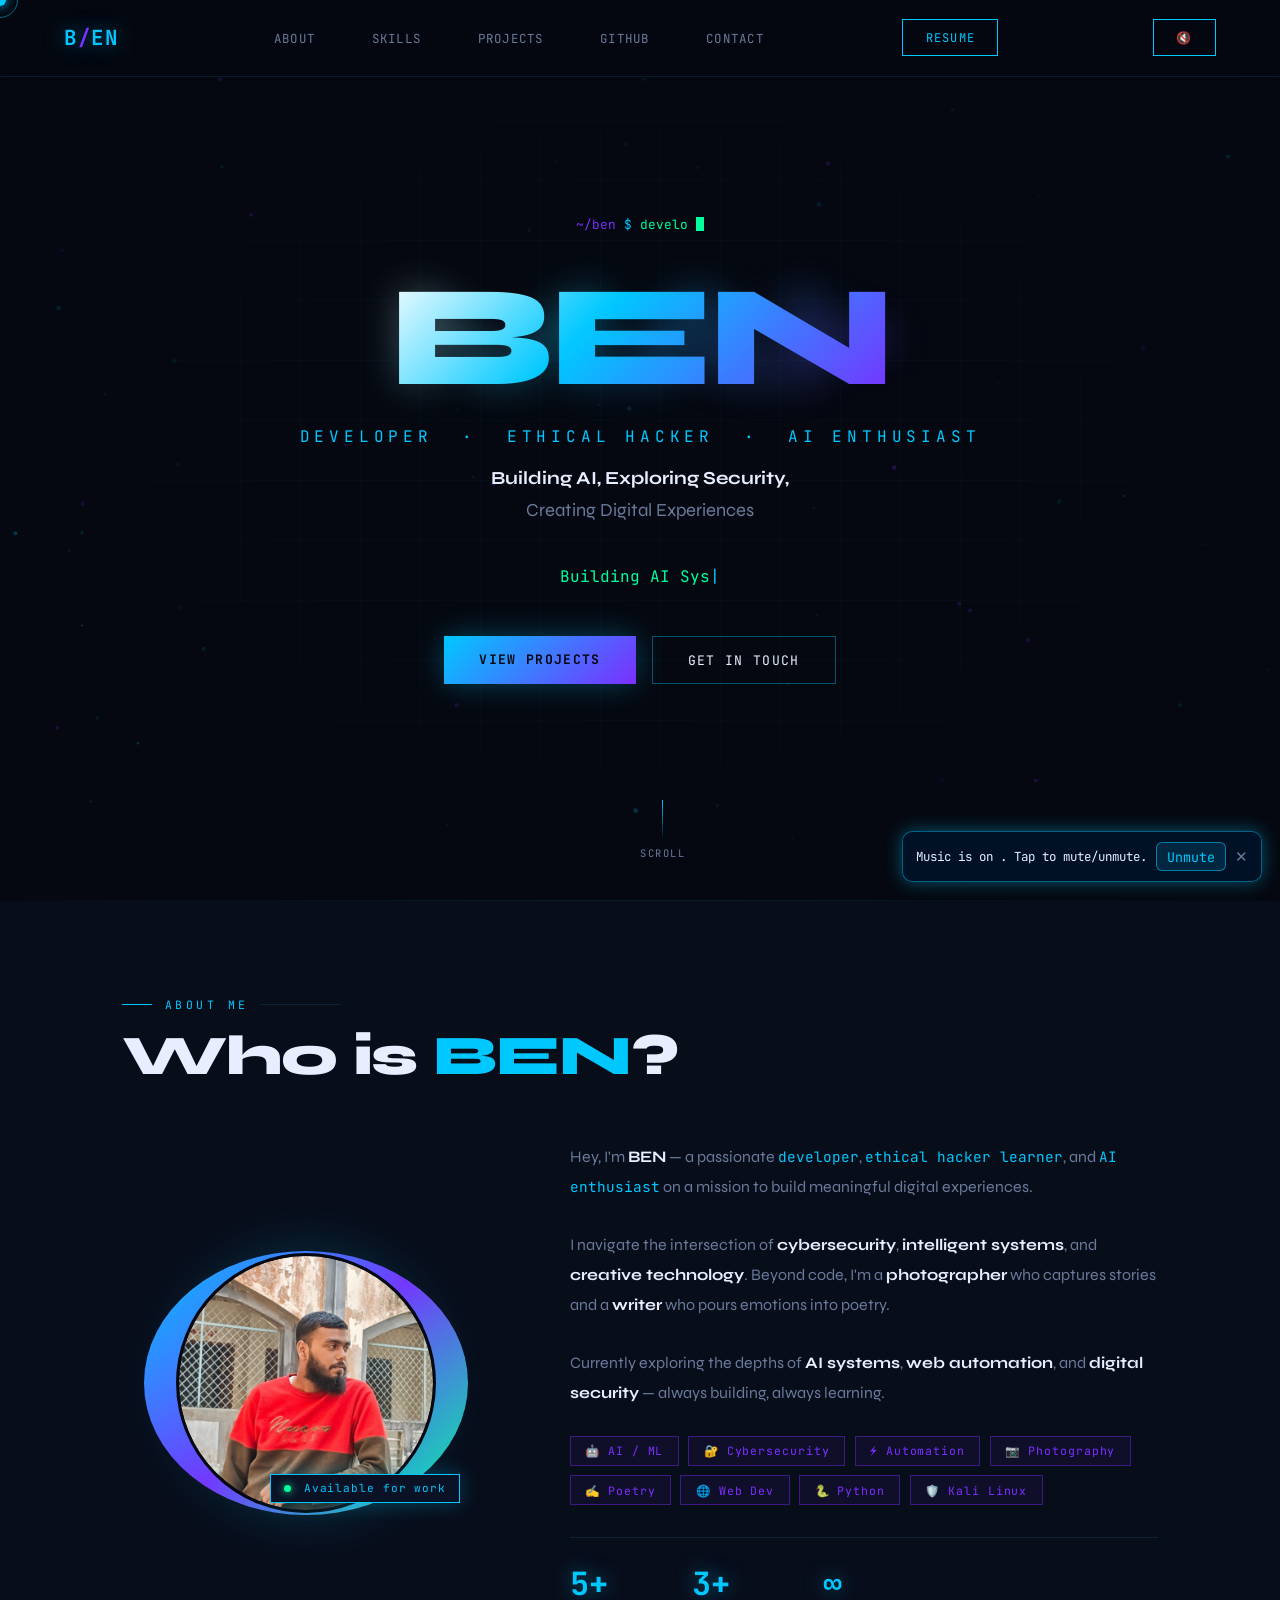
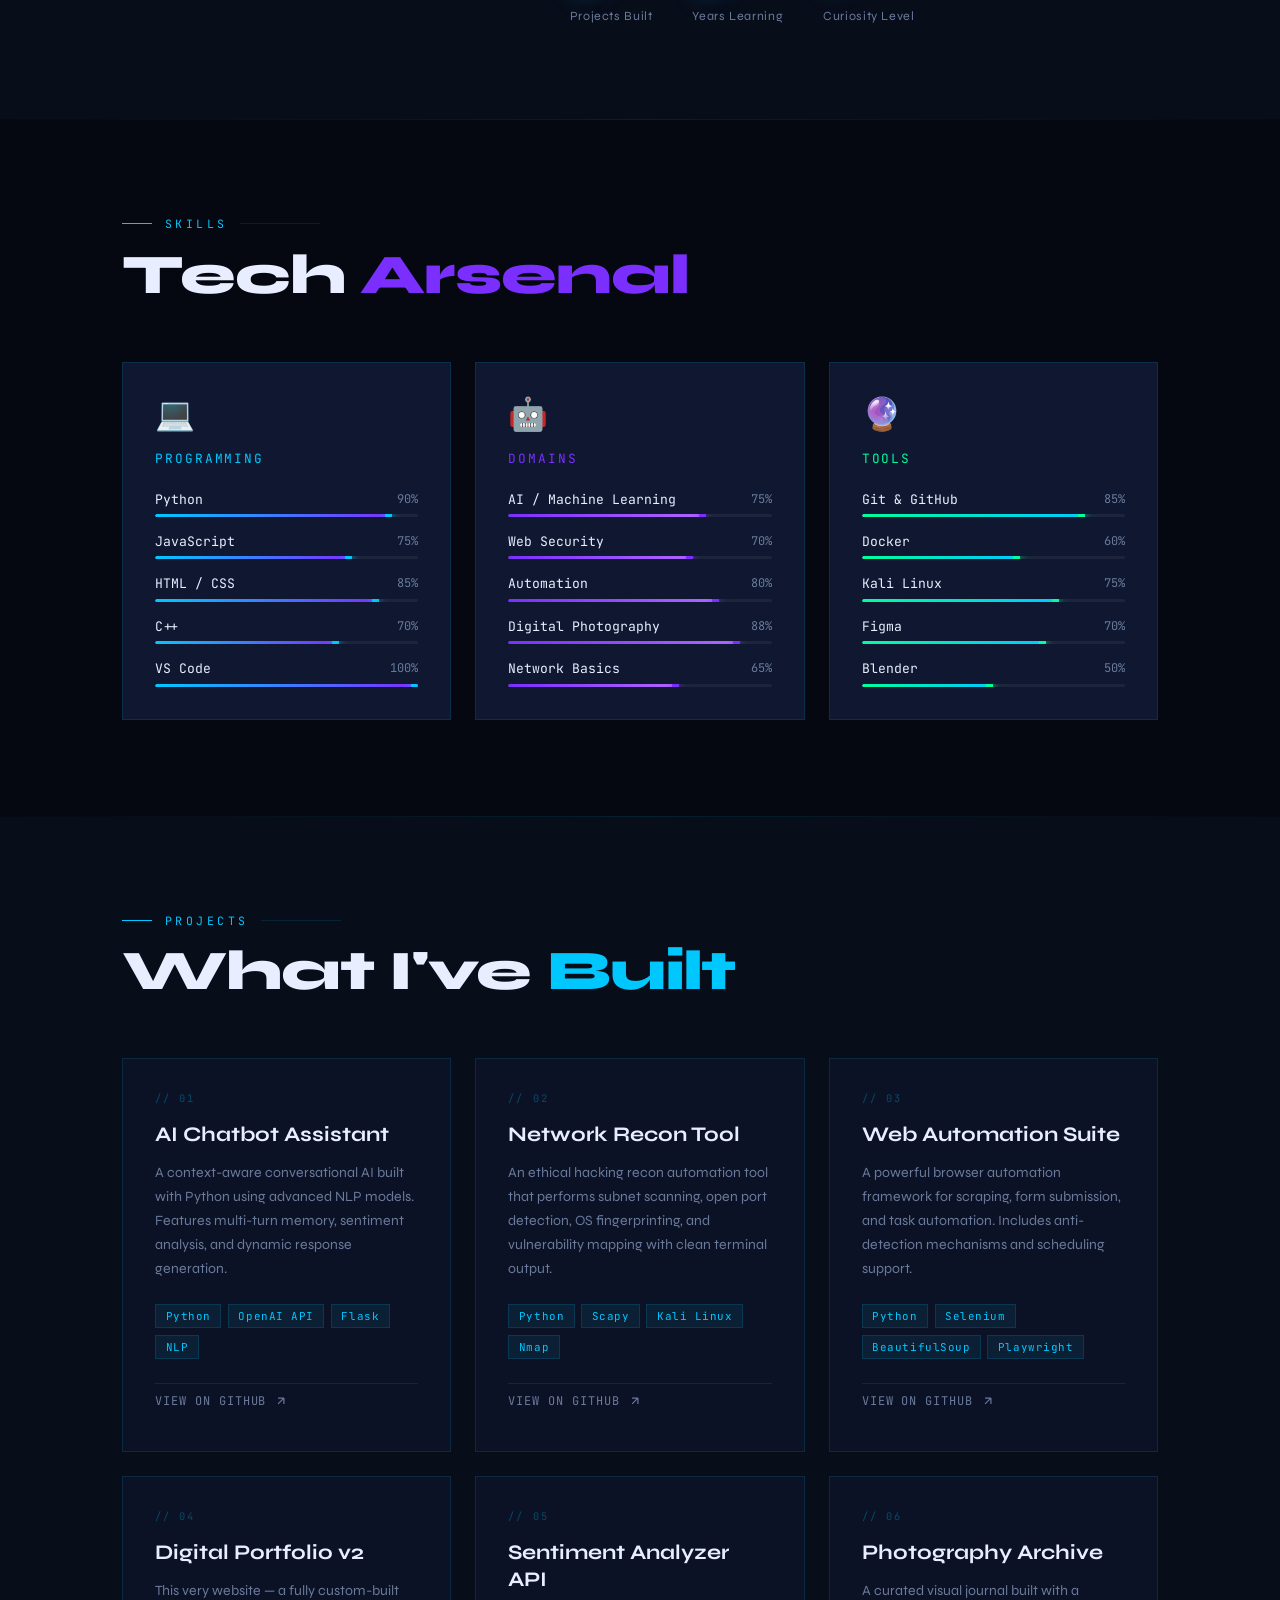
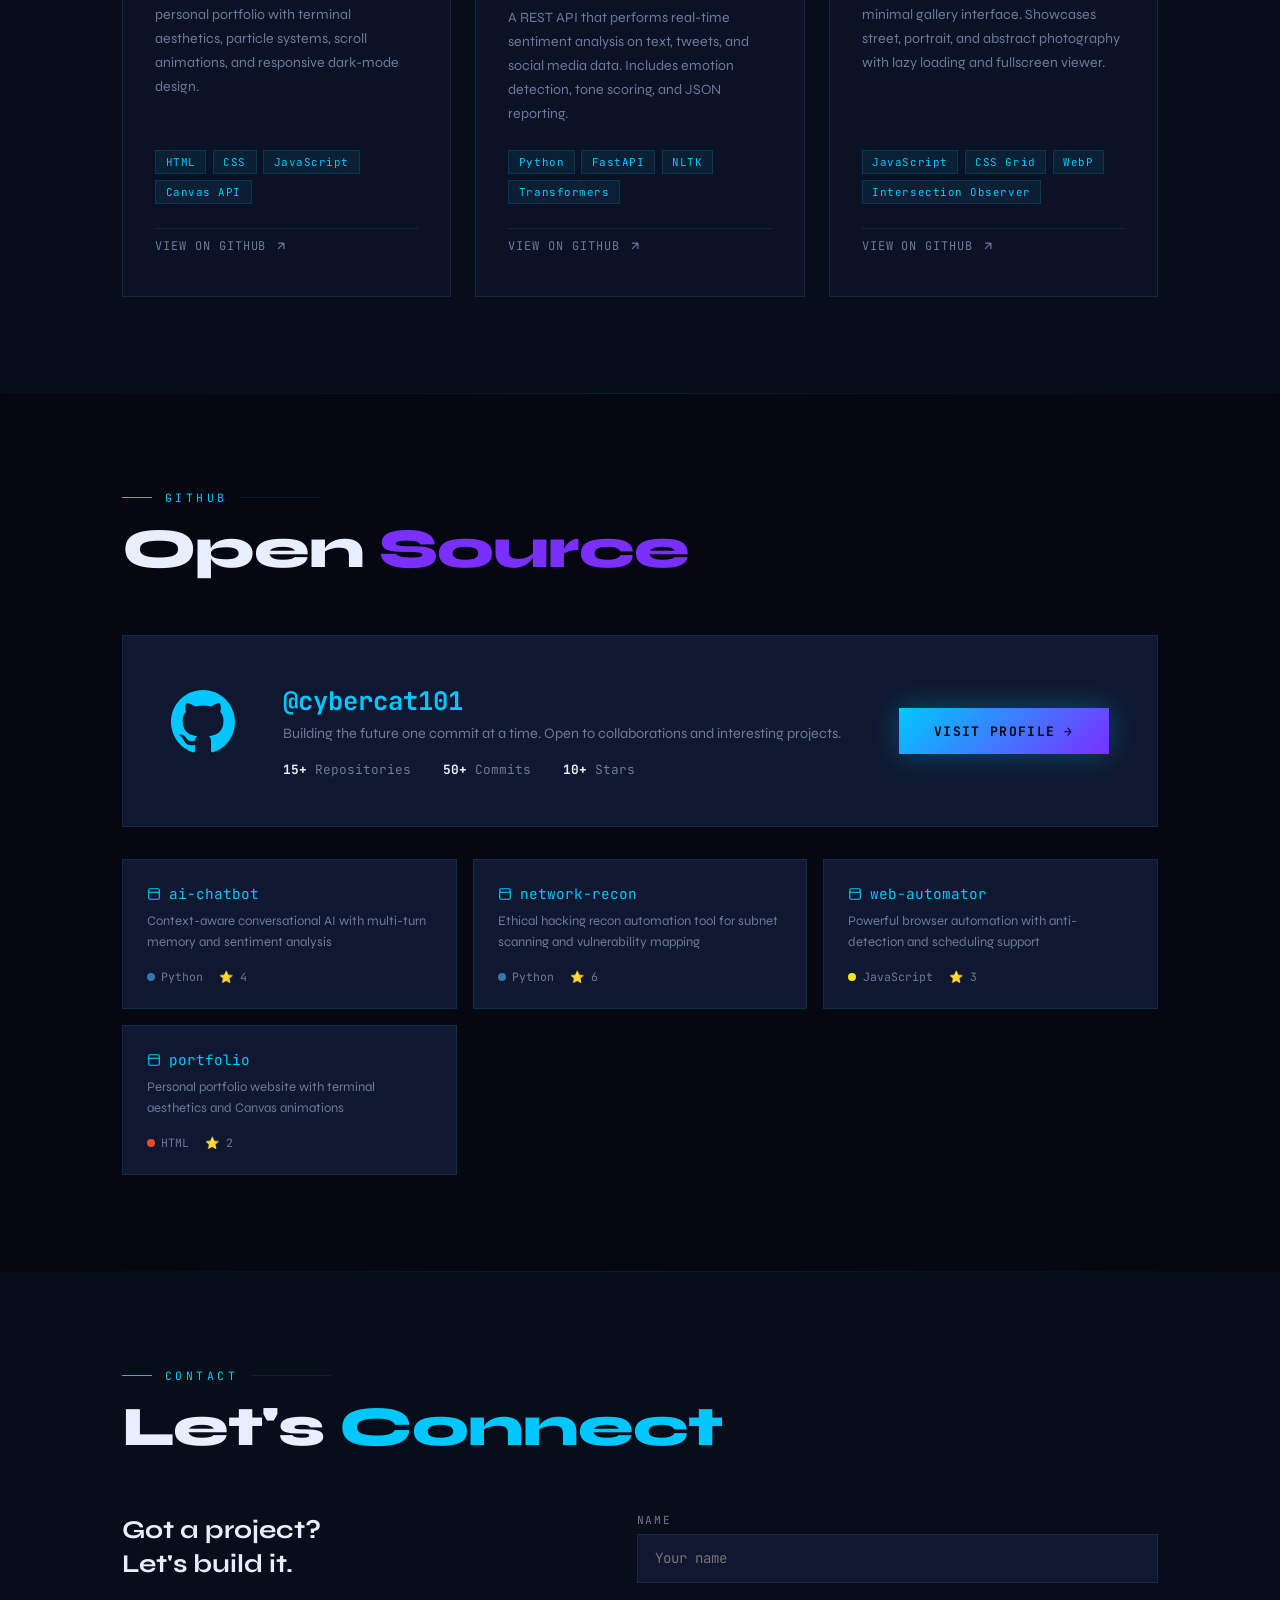
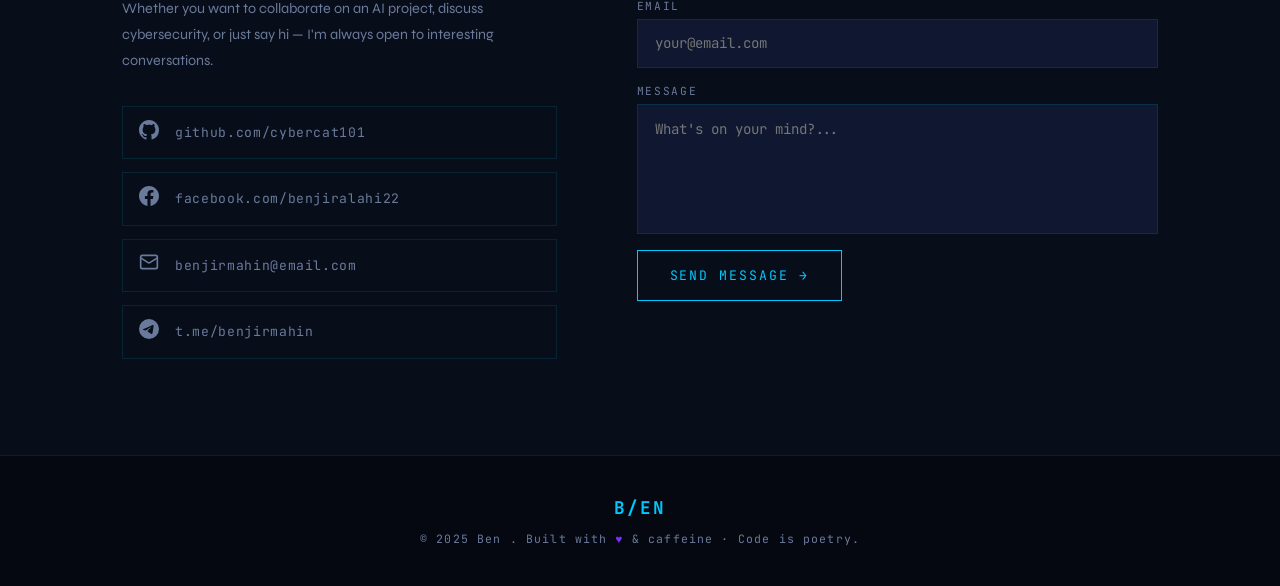
==== index.html @ 825b8a40 "Add files via upload" ====
<!DOCTYPE html>
<html lang="en">
<head>
<meta charset="UTF-8">
<meta name="viewport" content="width=device-width, initial-scale=1.0">
<title>BEN — Developer & Creative Technologist</title>
<link rel="preconnect" href="https://fonts.googleapis.com">
<link href="https://fonts.googleapis.com/css2?family=JetBrains+Mono:wght@300;400;600;700&family=Syne:wght@400;600;700;800&display=swap" rel="stylesheet">
<link rel="stylesheet" href="style.css">
</head>
<body>

<div class="cursor" id="cursor"></div>
<div class="cursor-ring" id="cursorRing"></div>

<canvas id="canvas-bg"></canvas>

<audio id="bg-music" autoplay loop preload="auto">
  <source src="./theme.mp3" type="audio/mpeg">
  Your browser does not support the audio element.
</audio>

<div id="audioHelp" class="audio-help" role="status" aria-live="polite">
  <span>Music is on . Tap to mute/unmute.</span>
  <button id="audioHelpToggle" class="audio-help-btn">Mute</button>
  <button id="audioHelpClose" class="audio-help-close">✕</button>
</div>

<div id="equalizer" class="equalizer hidden" aria-hidden="true">
  <div class="bar" style="--delay: 0s"></div>
  <div class="bar" style="--delay: 0.1s"></div>
  <div class="bar" style="--delay: 0.2s"></div>
  <div class="bar" style="--delay: 0.05s"></div>
  <div class="bar" style="--delay: 0.15s"></div>
</div>

<!-- NAV -->
<nav id="navbar">
  <a href="#home" class="nav-logo">B<span>/</span>EN</a>
  <ul class="nav-links" id="navLinks">
    <li><a href="#about">About</a></li>
    <li><a href="#skills">Skills</a></li>
    <li><a href="#projects">Projects</a></li>
    <li><a href="#github">GitHub</a></li>
    <li><a href="#contact">Contact</a></li>
  </ul>
  <a href="#" class="nav-cta" onclick="downloadResume(event)">Resume</a>
  <button id="music-toggle" class="nav-cta" style="margin-left:1rem;" onclick="toggleMusic()">
    <span id="music-icon">🔊</span>
  </button>
  <div class="menu-toggle" id="menuToggle">
    <span></span><span></span><span></span>
  </div>
</nav>

<!-- HOME -->
<section id="home">
  <div class="grid-overlay"></div>
  <div class="hero-terminal">
    <span class="prompt">~/ben</span>
    <span style="color:var(--neon)">$</span>
    <span id="terminalText"></span>
    <span class="blink"></span>
  </div>
  <h1 class="hero-name">BEN</h1>
  <p class="hero-title">Developer &nbsp;·&nbsp; Ethical Hacker &nbsp;·&nbsp; AI Enthusiast</p>
  <p class="hero-tagline">
    <strong>Building AI, Exploring Security,</strong><br>
    Creating Digital Experiences
  </p>
  <div class="hero-typed">
    <span id="typedText"></span><span class="typed-cursor">|</span>
  </div>
  <div class="hero-buttons">
    <a href="#projects" class="btn-primary">View Projects</a>
    <a href="#contact" class="btn-outline">Get in Touch</a>
  </div>
  <div class="hero-scroll">
    <div class="line"></div>
    scroll
  </div>
</section>

<!-- ABOUT -->
<div class="section-divider"></div>
<section id="about">
  <div class="section-inner">
    <div class="section-label">About Me</div>
    <h2 class="section-title">Who is <span class="accent">BEN</span>?</h2>
    <div class="about-grid">
      <div style="display:flex;flex-direction:column;align-items:center;gap:1.5rem" class="reveal">
        <div class="profile-frame">
          <div class="profile-img-wrap">
            <img src="./me.jpg" alt="Ben profile" class="profile-photo" />
            <span class="profile-avatar" aria-hidden="true">😊</span>
            <div class="profile-equalizer" id="profileEqualizer" aria-hidden="true">
              <span class="bar"></span>
              <span class="bar"></span>
              <span class="bar"></span>
              <span class="bar"></span>
              <span class="bar"></span>
            </div>
          </div>
        </div>
        <div class="profile-badge">
          <span class="online-dot"></span>
          Available for work
        </div>
      </div>
      <div class="reveal">
        <p class="about-bio">
          Hey, I'm <strong>BEN</strong> — a passionate <span class="highlight">developer</span>,
          <span class="highlight">ethical hacker learner</span>, and <span class="highlight">AI enthusiast</span>
          on a mission to build meaningful digital experiences.
        </p>
        <p class="about-bio">
          I navigate the intersection of <strong>cybersecurity</strong>, <strong>intelligent systems</strong>,
          and <strong>creative technology</strong>. Beyond code, I'm a
          <strong>photographer</strong> who captures stories and a <strong>writer</strong> who
          pours emotions into poetry.
        </p>
        <p class="about-bio">
          Currently exploring the depths of <strong>AI systems</strong>,
          <strong>web automation</strong>, and <strong>digital security</strong> —
          always building, always learning.
        </p>
        <div class="about-tags">
          <span class="tag">🤖 AI / ML</span>
          <span class="tag">🔐 Cybersecurity</span>
          <span class="tag">⚡ Automation</span>
          <span class="tag">📷 Photography</span>
          <span class="tag">✍️ Poetry</span>
          <span class="tag">🌐 Web Dev</span>
          <span class="tag">🐍 Python</span>
          <span class="tag">🛡️ Kali Linux</span>
        </div>
        <div class="about-stats">
          <div class="stat-item">
            <span class="stat-number">5+</span>
            <span class="stat-label">Projects Built</span>
          </div>
          <div class="stat-item">
            <span class="stat-number">3+</span>
            <span class="stat-label">Years Learning</span>
          </div>
          <div class="stat-item">
            <span class="stat-number">∞</span>
            <span class="stat-label">Curiosity Level</span>
          </div>
        </div>
      </div>
    </div>
  </div>
</section>

<!-- SKILLS -->
<div class="section-divider"></div>
<section id="skills">
  <div class="section-inner">
    <div class="section-label">Skills</div>
    <h2 class="section-title">Tech <span class="accent2">Arsenal</span></h2>
    <div class="skills-grid">
      <div class="skill-card reveal">
        <span class="skill-card-icon">💻</span>
        <div class="skill-card-title">Programming</div>
        <div class="skill-list">
          <div class="skill-item">
            <div class="skill-row"><span class="skill-name">Python</span><span class="skill-pct">90%</span></div>
            <div class="skill-bar"><div class="skill-fill" data-width="90"></div></div>
          </div>
          <div class="skill-item">
            <div class="skill-row"><span class="skill-name">JavaScript</span><span class="skill-pct">75%</span></div>
            <div class="skill-bar"><div class="skill-fill" data-width="75"></div></div>
          </div>
          <div class="skill-item">
            <div class="skill-row"><span class="skill-name">HTML / CSS</span><span class="skill-pct">85%</span></div>
            <div class="skill-bar"><div class="skill-fill" data-width="85"></div></div>
          </div>
          <div class="skill-item">
            <div class="skill-row"><span class="skill-name">C++</span><span class="skill-pct">70%</span></div>
            <div class="skill-bar"><div class="skill-fill" data-width="70"></div></div>
          </div>
          <div class="skill-item">
            <div class="skill-row"><span class="skill-name">VS Code</span><span class="skill-pct">100%</span></div>
            <div class="skill-bar"><div class="skill-fill" data-width="100"></div></div>
          </div>
        </div>
      </div>
      <div class="skill-card reveal">
        <span class="skill-card-icon">🤖</span>
        <div class="skill-card-title">Domains</div>
        <div class="skill-list">
          <div class="skill-item">
            <div class="skill-row"><span class="skill-name">AI / Machine Learning</span><span class="skill-pct">75%</span></div>
            <div class="skill-bar"><div class="skill-fill" data-width="75"></div></div>
          </div>
          <div class="skill-item">
            <div class="skill-row"><span class="skill-name">Web Security</span><span class="skill-pct">70%</span></div>
            <div class="skill-bar"><div class="skill-fill" data-width="70"></div></div>
          </div>
          <div class="skill-item">
            <div class="skill-row"><span class="skill-name">Automation</span><span class="skill-pct">80%</span></div>
            <div class="skill-bar"><div class="skill-fill" data-width="80"></div></div>
          </div>
          <div class="skill-item">
            <div class="skill-row"><span class="skill-name">Digital Photography</span><span class="skill-pct">88%</span></div>
            <div class="skill-bar"><div class="skill-fill" data-width="88"></div></div>
          </div>
          <div class="skill-item">
            <div class="skill-row"><span class="skill-name">Network Basics</span><span class="skill-pct">65%</span></div>
            <div class="skill-bar"><div class="skill-fill" data-width="65"></div></div>
          </div>
        </div>
      </div>
      <div class="skill-card reveal">
        <span class="skill-card-icon">🔮</span>
        <div class="skill-card-title">Tools</div>
        <div class="skill-list">
          <div class="skill-item">
            <div class="skill-row"><span class="skill-name">Git & GitHub</span><span class="skill-pct">85%</span></div>
            <div class="skill-bar"><div class="skill-fill" data-width="85"></div></div>
          </div>
          <div class="skill-item">
            <div class="skill-row"><span class="skill-name">Docker</span><span class="skill-pct">60%</span></div>
            <div class="skill-bar"><div class="skill-fill" data-width="60"></div></div>
          </div>
          <div class="skill-item">
            <div class="skill-row"><span class="skill-name">Kali Linux</span><span class="skill-pct">75%</span></div>
            <div class="skill-bar"><div class="skill-fill" data-width="75"></div></div>
          </div>
          <div class="skill-item">
            <div class="skill-row"><span class="skill-name">Figma</span><span class="skill-pct">70%</span></div>
            <div class="skill-bar"><div class="skill-fill" data-width="70"></div></div>
          </div>
          <div class="skill-item">
            <div class="skill-row"><span class="skill-name">Blender</span><span class="skill-pct">50%</span></div>
            <div class="skill-bar"><div class="skill-fill" data-width="50"></div></div>
          </div>
        </div>
      </div>
    </div>
  </div>
</section>

<!-- PROJECTS -->
<div class="section-divider"></div>
<section id="projects">
  <div class="section-inner">
    <div class="section-label">Projects</div>
    <h2 class="section-title">What I've <span class="accent">Built</span></h2>
    <div class="projects-grid">
      <div class="project-card reveal">
        <div class="project-num">// 01</div>
        <h3 class="project-title">AI Chatbot Assistant</h3>
        <p class="project-desc">A context-aware conversational AI built with Python using advanced NLP models. Features multi-turn memory, sentiment analysis, and dynamic response generation.</p>
        <div class="project-tech">
          <span class="tech-badge">Python</span>
          <span class="tech-badge">OpenAI API</span>
          <span class="tech-badge">Flask</span>
          <span class="tech-badge">NLP</span>
        </div>
        <a href="https://github.com/mahin" target="_blank" class="project-link">
          View on GitHub
          <svg width="14" height="14" viewBox="0 0 24 24" fill="none" stroke="currentColor" stroke-width="2"><path d="M7 17L17 7M17 7H7M17 7v10"/></svg>
        </a>
      </div>
      <div class="project-card reveal">
        <div class="project-num">// 02</div>
        <h3 class="project-title">Network Recon Tool</h3>
        <p class="project-desc">An ethical hacking recon automation tool that performs subnet scanning, open port detection, OS fingerprinting, and vulnerability mapping with clean terminal output.</p>
        <div class="project-tech">
          <span class="tech-badge">Python</span>
          <span class="tech-badge">Scapy</span>
          <span class="tech-badge">Kali Linux</span>
          <span class="tech-badge">Nmap</span>
        </div>
        <a href="https://github.com/mahin" target="_blank" class="project-link">
          View on GitHub
          <svg width="14" height="14" viewBox="0 0 24 24" fill="none" stroke="currentColor" stroke-width="2"><path d="M7 17L17 7M17 7H7M17 7v10"/></svg>
        </a>
      </div>
      <div class="project-card reveal">
        <div class="project-num">// 03</div>
        <h3 class="project-title">Web Automation Suite</h3>
        <p class="project-desc">A powerful browser automation framework for scraping, form submission, and task automation. Includes anti-detection mechanisms and scheduling support.</p>
        <div class="project-tech">
          <span class="tech-badge">Python</span>
          <span class="tech-badge">Selenium</span>
          <span class="tech-badge">BeautifulSoup</span>
          <span class="tech-badge">Playwright</span>
        </div>
        <a href="https://github.com/mahin" target="_blank" class="project-link">
          View on GitHub
          <svg width="14" height="14" viewBox="0 0 24 24" fill="none" stroke="currentColor" stroke-width="2"><path d="M7 17L17 7M17 7H7M17 7v10"/></svg>
        </a>
      </div>
      <div class="project-card reveal">
        <div class="project-num">// 04</div>
        <h3 class="project-title">Digital Portfolio v2</h3>
        <p class="project-desc">This very website — a fully custom-built personal portfolio with terminal aesthetics, particle systems, scroll animations, and responsive dark-mode design.</p>
        <div class="project-tech">
          <span class="tech-badge">HTML</span>
          <span class="tech-badge">CSS</span>
          <span class="tech-badge">JavaScript</span>
          <span class="tech-badge">Canvas API</span>
        </div>
        <a href="https://github.com/mahin" target="_blank" class="project-link">
          View on GitHub
          <svg width="14" height="14" viewBox="0 0 24 24" fill="none" stroke="currentColor" stroke-width="2"><path d="M7 17L17 7M17 7H7M17 7v10"/></svg>
        </a>
      </div>
      <div class="project-card reveal">
        <div class="project-num">// 05</div>
        <h3 class="project-title">Sentiment Analyzer API</h3>
        <p class="project-desc">A REST API that performs real-time sentiment analysis on text, tweets, and social media data. Includes emotion detection, tone scoring, and JSON reporting.</p>
        <div class="project-tech">
          <span class="tech-badge">Python</span>
          <span class="tech-badge">FastAPI</span>
          <span class="tech-badge">NLTK</span>
          <span class="tech-badge">Transformers</span>
        </div>
        <a href="https://github.com/mahin" target="_blank" class="project-link">
          View on GitHub
          <svg width="14" height="14" viewBox="0 0 24 24" fill="none" stroke="currentColor" stroke-width="2"><path d="M7 17L17 7M17 7H7M17 7v10"/></svg>
        </a>
      </div>
      <div class="project-card reveal">
        <div class="project-num">// 06</div>
        <h3 class="project-title">Photography Archive</h3>
        <p class="project-desc">A curated visual journal built with a minimal gallery interface. Showcases street, portrait, and abstract photography with lazy loading and fullscreen viewer.</p>
        <div class="project-tech">
          <span class="tech-badge">JavaScript</span>
          <span class="tech-badge">CSS Grid</span>
          <span class="tech-badge">WebP</span>
          <span class="tech-badge">Intersection Observer</span>
        </div>
        <a href="https://github.com/mahin" target="_blank" class="project-link">
          View on GitHub
          <svg width="14" height="14" viewBox="0 0 24 24" fill="none" stroke="currentColor" stroke-width="2"><path d="M7 17L17 7M17 7H7M17 7v10"/></svg>
        </a>
      </div>
    </div>
  </div>
</section>

<!-- GITHUB -->
<div class="section-divider"></div>
<section id="github">
  <div class="section-inner">
    <div class="section-label">GitHub</div>
    <h2 class="section-title">Open <span class="accent2">Source</span></h2>
    <div class="github-section reveal">
      <div class="github-profile-card">
        <div class="github-icon">
          <svg width="64" height="64" viewBox="0 0 24 24" fill="var(--neon)"><path d="M12 0C5.37 0 0 5.37 0 12c0 5.31 3.435 9.795 8.205 11.385.6.105.825-.255.825-.57 0-.285-.015-1.23-.015-2.235-3.015.555-3.795-.735-4.035-1.41-.135-.345-.72-1.41-1.23-1.695-.42-.225-1.02-.78-.015-.795.945-.015 1.62.87 1.845 1.23 1.08 1.815 2.805 1.305 3.495.99.105-.78.42-1.305.765-1.605-2.67-.3-5.46-1.335-5.46-5.925 0-1.305.465-2.385 1.23-3.225-.12-.3-.54-1.53.12-3.18 0 0 1.005-.315 3.3 1.23.96-.27 1.98-.405 3-.405s2.04.135 3 .405c2.295-1.56 3.3-1.23 3.3-1.23.66 1.65.24 2.88.12 3.18.765.84 1.23 1.905 1.23 3.225 0 4.605-2.805 5.625-5.475 5.925.435.375.81 1.095.81 2.22 0 1.605-.015 2.895-.015 3.3 0 .315.225.69.825.57A12.02 12.02 0 0024 12c0-6.63-5.37-12-12-12z"/></svg>
        </div>
        <div class="github-info">
          <div class="github-username">@cybercat101</div>
          <div class="github-desc">Building the future one commit at a time. Open to collaborations and interesting projects.</div>
          <div class="github-stats">
            <div class="gh-stat"><strong>15+</strong> Repositories</div>
            <div class="gh-stat"><strong>50+</strong> Commits</div>
            <div class="gh-stat"><strong>10+</strong> Stars</div>
          </div>
        </div>
        <a href="https://github.com/cybercat101" target="_blank" class="btn-primary" style="align-self:center;white-space:nowrap">Visit Profile →</a>
      </div>
      <div class="repo-grid">
        <div class="repo-card">
          <div class="repo-name">
            <svg width="14" height="14" viewBox="0 0 24 24" fill="none" stroke="currentColor" stroke-width="2"><rect x="3" y="3" width="18" height="18" rx="2"/><path d="M3 9h18"/></svg>
            ai-chatbot
          </div>
          <div class="repo-desc">Context-aware conversational AI with multi-turn memory and sentiment analysis</div>
          <div class="repo-meta">
            <div class="repo-lang"><div class="lang-dot" style="background:#3776ab"></div>Python</div>
            <div class="repo-lang">⭐ 4</div>
          </div>
        </div>
        <div class="repo-card">
          <div class="repo-name">
            <svg width="14" height="14" viewBox="0 0 24 24" fill="none" stroke="currentColor" stroke-width="2"><rect x="3" y="3" width="18" height="18" rx="2"/><path d="M3 9h18"/></svg>
            network-recon
          </div>
          <div class="repo-desc">Ethical hacking recon automation tool for subnet scanning and vulnerability mapping</div>
          <div class="repo-meta">
            <div class="repo-lang"><div class="lang-dot" style="background:#3776ab"></div>Python</div>
            <div class="repo-lang">⭐ 6</div>
          </div>
        </div>
        <div class="repo-card">
          <div class="repo-name">
            <svg width="14" height="14" viewBox="0 0 24 24" fill="none" stroke="currentColor" stroke-width="2"><rect x="3" y="3" width="18" height="18" rx="2"/><path d="M3 9h18"/></svg>
            web-automator
          </div>
          <div class="repo-desc">Powerful browser automation with anti-detection and scheduling support</div>
          <div class="repo-meta">
            <div class="repo-lang"><div class="lang-dot" style="background:#f7df1e"></div>JavaScript</div>
            <div class="repo-lang">⭐ 3</div>
          </div>
        </div>
        <div class="repo-card">
          <div class="repo-name">
            <svg width="14" height="14" viewBox="0 0 24 24" fill="none" stroke="currentColor" stroke-width="2"><rect x="3" y="3" width="18" height="18" rx="2"/><path d="M3 9h18"/></svg>
            portfolio
          </div>
          <div class="repo-desc">Personal portfolio website with terminal aesthetics and Canvas animations</div>
          <div class="repo-meta">
            <div class="repo-lang"><div class="lang-dot" style="background:#e34c26"></div>HTML</div>
            <div class="repo-lang">⭐ 2</div>
          </div>
        </div>
      </div>
    </div>
  </div>
</section>

<!-- CONTACT -->
<div class="section-divider"></div>
<section id="contact">
  <div class="section-inner">
    <div class="section-label">Contact</div>
    <h2 class="section-title">Let's <span class="accent">Connect</span></h2>
    <div class="contact-grid">
      <div class="reveal">
        <div class="contact-info">
          <h3>Got a project?<br>Let's build it.</h3>
          <p>Whether you want to collaborate on an AI project, discuss cybersecurity, or just say hi — I'm always open to interesting conversations.</p>
        </div>
        <div class="social-links">
          <a href="https://github.com/cybercat101" target="_blank" class="social-link">
            <span class="social-icon">
              <svg width="20" height="20" viewBox="0 0 24 24" fill="currentColor"><path d="M12 0C5.37 0 0 5.37 0 12c0 5.31 3.435 9.795 8.205 11.385.6.105.825-.255.825-.57 0-.285-.015-1.23-.015-2.235-3.015.555-3.795-.735-4.035-1.41-.135-.345-.72-1.41-1.23-1.695-.42-.225-1.02-.78-.015-.795.945-.015 1.62.87 1.845 1.23 1.08 1.815 2.805 1.305 3.495.99.105-.78.42-1.305.765-1.605-2.67-.3-5.46-1.335-5.46-5.925 0-1.305.465-2.385 1.23-3.225-.12-.3-.54-1.53.12-3.18 0 0 1.005-.315 3.3 1.23.96-.27 1.98-.405 3-.405s2.04.135 3 .405c2.295-1.56 3.3-1.23 3.3-1.23.66 1.65.24 2.88.12 3.18.765.84 1.23 1.905 1.23 3.225 0 4.605-2.805 5.625-5.475 5.925.435.375.81 1.095.81 2.22 0 1.605-.015 2.895-.015 3.3 0 .315.225.69.825.57A12.02 12.02 0 0024 12c0-6.63-5.37-12-12-12z"/></svg>
            </span>
            github.com/cybercat101
          </a>
          <a href="https://facebook.com/benjiralahi22" target="_blank" class="social-link">
            <span class="social-icon">
              <svg width="20" height="20" viewBox="0 0 24 24" fill="currentColor"><path d="M24 12.073c0-6.627-5.373-12-12-12s-12 5.373-12 12c0 5.99 4.388 10.954 10.125 11.854v-8.385H7.078v-3.47h3.047V9.43c0-3.007 1.792-4.669 4.533-4.669 1.312 0 2.686.235 2.686.235v2.953H15.83c-1.491 0-1.956.925-1.956 1.874v2.25h3.328l-.532 3.47h-2.796v8.385C19.612 23.027 24 18.062 24 12.073z"/></svg>
            </span>
            facebook.com/benjiralahi22
          </a>
          <a href="mailto:benjirmahin@email.com" class="social-link">
            <span class="social-icon">
              <svg width="20" height="20" viewBox="0 0 24 24" fill="none" stroke="currentColor" stroke-width="2"><rect x="2" y="4" width="20" height="16" rx="2"/><path d="m22 7-8.97 5.7a1.94 1.94 0 01-2.06 0L2 7"/></svg>
            </span>
            benjirmahin@email.com
          </a>
          <a href="https://t.me/benjirmahin" target="_blank" class="social-link">
            <span class="social-icon">
              <svg width="20" height="20" viewBox="0 0 24 24" fill="currentColor"><path d="M11.944 0A12 12 0 000 12a12 12 0 0012 12 12 12 0 0012-12A12 12 0 0012 0a12 12 0 00-.056 0zm4.962 7.224c.1-.002.321.023.465.14a.506.506 0 01.171.325c.016.093.036.306.02.472-.18 1.898-.962 6.502-1.36 8.627-.168.9-.499 1.201-.82 1.23-.696.065-1.225-.46-1.9-.902-1.056-.693-1.653-1.124-2.678-1.8-1.185-.78-.417-1.21.258-1.91.177-.184 3.247-2.977 3.307-3.23.007-.032.014-.15-.056-.212s-.174-.041-.249-.024c-.106.024-1.793 1.14-5.061 3.345-.48.33-.913.49-1.302.48-.428-.008-1.252-.241-1.865-.44-.752-.245-1.349-.374-1.297-.789.027-.216.325-.437.893-.663 3.498-1.524 5.83-2.529 6.998-3.014 3.332-1.386 4.025-1.627 4.476-1.635z"/></svg>
            </span>
            t.me/benjirmahin
          </a>
        </div>
      </div>
      <div class="reveal">
        <form class="contact-form" id="contactForm">
          <div class="form-group">
            <label class="form-label">Name</label>
            <input type="text" class="form-input" placeholder="Your name" required>
          </div>
          <div class="form-group">
            <label class="form-label">Email</label>
            <input type="email" class="form-input" placeholder="your@email.com" required>
          </div>
          <div class="form-group">
            <label class="form-label">Message</label>
            <textarea class="form-textarea" placeholder="What's on your mind?..." required></textarea>
          </div>
          <button type="submit" class="form-submit">Send Message →</button>
          <div class="form-success" id="formSuccess">
            ✓ Message received. I'll get back to you soon.
          </div>
        </form>
      </div>
    </div>
  </div>
</section>

<!-- FOOTER -->
<footer>
  <div class="footer-inner">
    <div class="footer-logo">B<span>/</span>EN</div>
    <p class="footer-text">
      © 2025 Ben . Built with <span>♥</span> & caffeine · Code is poetry.
    </p>
  </div>
</footer>

<script src="main.js"></script>
</body>
</html>
---- style.css ----
:root {
    --bg: #050810;
    --bg2: #080d1a;
    --bg3: #0c1226;
    --surface: #0f1830;
    --border: rgba(0,200,255,0.12);
    --neon: #00c8ff;
    --neon2: #7b2fff;
    --neon3: #00ff9d;
    --text: #e8eeff;
    --muted: #6a7a9b;
    --mono: 'JetBrains Mono', monospace;
    --sans: 'Syne', sans-serif;
  }

  *, *::before, *::after { box-sizing: border-box; margin: 0; padding: 0; }

  html { scroll-behavior: smooth; font-size: 16px; }

  body {
    background: var(--bg);
    color: var(--text);
    font-family: var(--sans);
    overflow-x: hidden;
    cursor: none;
  }

  @media (hover: none), (pointer: coarse) {
    body { cursor: auto; }
    .cursor, .cursor-ring { display: none !important; }
  }

  /* Custom cursor */
  .cursor {
    width: 12px; height: 12px;
    background: var(--neon);
    border-radius: 50%;
    position: fixed; pointer-events: none; z-index: 9999;
    transform: translate(-50%,-50%);
    transition: transform 0.1s, width 0.2s, height 0.2s, background 0.2s;
    box-shadow: 0 0 12px var(--neon);
  }
  .cursor-ring {
    width: 36px; height: 36px;
    border: 1px solid rgba(0,200,255,0.5);
    border-radius: 50%;
    position: fixed; pointer-events: none; z-index: 9998;
    transform: translate(-50%,-50%);
    transition: transform 0.15s ease-out, width 0.3s, height 0.3s;
  }
  .cursor.hover { width: 20px; height: 20px; background: var(--neon2); }
  .cursor-ring.hover { width: 50px; height: 50px; border-color: rgba(123,47,255,0.5); }

  /* Scrollbar */
  ::-webkit-scrollbar { width: 4px; }
  ::-webkit-scrollbar-track { background: var(--bg); }
  ::-webkit-scrollbar-thumb { background: var(--neon2); border-radius: 2px; }

  /* Canvas background */
  #canvas-bg {
    position: fixed; top: 0; left: 0;
    width: 100%; height: 100%;
    z-index: 0; pointer-events: none;
    opacity: 0.4;
  }

  /* ── NAV ── */
  nav {
    position: fixed; top: 0; left: 0; right: 0; z-index: 100;
    display: flex; align-items: center; justify-content: space-between;
    padding: 1.2rem 4rem;
    background: rgba(5,8,16,0.7);
    backdrop-filter: blur(20px);
    border-bottom: 1px solid var(--border);
    transition: padding 0.3s;
  }
  nav.scrolled { padding: 0.8rem 4rem; }

  .nav-logo {
    font-family: var(--mono);
    font-size: 1.3rem; font-weight: 700;
    color: var(--neon);
    letter-spacing: 0.08em;
    text-decoration: none;
    text-shadow: 0 0 20px rgba(0,200,255,0.5);
  }
  .nav-logo span { color: var(--neon2); }

  .nav-links { display: flex; gap: 2.5rem; list-style: none; }
  .nav-links a {
    font-family: var(--mono);
    font-size: 0.78rem; font-weight: 400;
    color: var(--muted);
    text-decoration: none;
    letter-spacing: 0.1em;
    text-transform: uppercase;
    position: relative;
    transition: color 0.3s;
  }
  .nav-links a::before {
    content: './';
    color: var(--neon);
    opacity: 0;
    transition: opacity 0.3s, transform 0.3s;
    transform: translateX(-6px);
    display: inline-block;
  }
  .nav-links a:hover { color: var(--text); }
  .nav-links a:hover::before { opacity: 1; transform: translateX(0); }

  .nav-cta {
    font-family: var(--mono); font-size: 0.75rem;
    padding: 0.6rem 1.4rem;
    border: 1px solid var(--neon);
    color: var(--neon); background: transparent;
    text-decoration: none; letter-spacing: 0.1em;
    text-transform: uppercase;
    transition: all 0.3s;
    position: relative; overflow: hidden;
  }
  .nav-cta::after {
    content: ''; position: absolute;
    inset: 0; background: var(--neon);
    transform: translateY(100%);
    transition: transform 0.3s;
    z-index: -1;
  }
  .nav-cta:hover { color: var(--bg); }
  .nav-cta:hover::after { transform: translateY(0); }

  .menu-toggle { display: none; flex-direction: column; gap: 5px; cursor: pointer; }
  .menu-toggle span {
    display: block; width: 24px; height: 2px;
    background: var(--neon); transition: all 0.3s;
  }

  /* ── HERO ── */
  #home {
    position: relative; z-index: 1;
    min-height: 100vh;
    display: flex; flex-direction: column;
    align-items: center; justify-content: center;
    text-align: center;
    padding: 0 2rem;
    overflow: hidden;
  }

  .hero-terminal {
    font-family: var(--mono); font-size: 0.8rem;
    color: var(--neon3); margin-bottom: 2.5rem;
    opacity: 0; animation: fadeInUp 0.8s 0.3s forwards;
    display: flex; align-items: center; gap: 0.5rem;
  }
  .hero-terminal .prompt { color: var(--neon2); }
  .hero-terminal .blink {
    display: inline-block; width: 8px; height: 14px;
    background: var(--neon3);
    animation: blink 1s infinite;
  }

  .hero-name {
    font-family: var(--sans); font-size: clamp(4rem, 12vw, 9rem);
    font-weight: 800; line-height: 0.9;
    letter-spacing: -0.03em;
    background: linear-gradient(135deg, #fff 0%, var(--neon) 40%, var(--neon2) 100%);
    -webkit-background-clip: text; -webkit-text-fill-color: transparent;
    opacity: 0; animation: fadeInUp 0.8s 0.6s forwards;
    position: relative;
  }
  .hero-name::after {
    content: 'MAHIN';
    position: absolute; inset: 0;
    background: linear-gradient(135deg, #fff 0%, var(--neon) 40%, var(--neon2) 100%);
    -webkit-background-clip: text; -webkit-text-fill-color: transparent;
    filter: blur(20px);
    opacity: 0.3; z-index: -1;
  }

  .hero-title {
    font-family: var(--mono); font-size: clamp(0.75rem, 2vw, 1rem);
    color: var(--neon); letter-spacing: 0.3em;
    text-transform: uppercase; margin: 1.5rem 0 1rem;
    opacity: 0; animation: fadeInUp 0.8s 0.9s forwards;
  }

  .hero-tagline {
    font-size: clamp(0.9rem, 2.5vw, 1.15rem);
    color: var(--muted); max-width: 600px;
    line-height: 1.7; margin: 0 auto 2.5rem;
    opacity: 0; animation: fadeInUp 0.8s 1.1s forwards;
  }
  .hero-tagline strong { color: var(--text); }

  .hero-typed {
    font-family: var(--mono); font-size: clamp(0.85rem, 2vw, 1rem);
    color: var(--neon3);
    opacity: 0; animation: fadeInUp 0.8s 1.3s forwards;
    margin-bottom: 3rem; min-height: 1.4em;
  }
  .typed-cursor { color: var(--neon); animation: blink 1s infinite; }

  .hero-buttons {
    display: flex; gap: 1rem; flex-wrap: wrap; justify-content: center;
    opacity: 0; animation: fadeInUp 0.8s 1.5s forwards;
  }
  .btn-primary {
    font-family: var(--mono); font-size: 0.82rem;
    padding: 0.9rem 2.2rem;
    background: linear-gradient(135deg, var(--neon), var(--neon2));
    color: var(--bg); text-decoration: none;
    letter-spacing: 0.1em; text-transform: uppercase;
    font-weight: 700;
    transition: all 0.3s;
    box-shadow: 0 0 30px rgba(0,200,255,0.3);
    position: relative; overflow: hidden;
  }
  .btn-primary:hover {
    box-shadow: 0 0 50px rgba(0,200,255,0.5);
    transform: translateY(-2px);
  }
  .btn-outline {
    font-family: var(--mono); font-size: 0.82rem;
    padding: 0.9rem 2.2rem;
    border: 1px solid rgba(0,200,255,0.4);
    color: var(--text); text-decoration: none;
    letter-spacing: 0.1em; text-transform: uppercase;
    transition: all 0.3s;
  }
  .btn-outline:hover {
    border-color: var(--neon);
    color: var(--neon);
    box-shadow: 0 0 20px rgba(0,200,255,0.2);
    transform: translateY(-2px);
  }

  .hero-scroll {
    position: absolute; bottom: 2.5rem; left: 50%;
    transform: translateX(-50%);
    display: flex; flex-direction: column; align-items: center; gap: 0.4rem;
    font-family: var(--mono); font-size: 0.65rem;
    color: var(--muted); letter-spacing: 0.15em; text-transform: uppercase;
    opacity: 0; animation: fadeInUp 0.8s 2s forwards;
  }
  .hero-scroll .line {
    width: 1px; height: 40px;
    background: linear-gradient(to bottom, var(--neon), transparent);
    animation: lineAnim 1.5s ease-in-out infinite;
  }

  .grid-overlay {
    position: absolute; inset: 0; z-index: -1;
    background-image:
      linear-gradient(rgba(0,200,255,0.03) 1px, transparent 1px),
      linear-gradient(90deg, rgba(0,200,255,0.03) 1px, transparent 1px);
    background-size: 60px 60px;
    mask-image: radial-gradient(ellipse at center, black 40%, transparent 80%);
  }

  /* ── SECTIONS ── */
  section { position: relative; z-index: 1; }
  .section-inner { max-width: 1100px; margin: 0 auto; padding: 6rem 2rem; }

  .section-label {
    font-family: var(--mono); font-size: 0.72rem;
    color: var(--neon); letter-spacing: 0.3em; text-transform: uppercase;
    margin-bottom: 0.8rem; display: flex; align-items: center; gap: 0.8rem;
  }
  .section-label::before {
    content: ''; display: block; width: 30px; height: 1px;
    background: var(--neon);
  }
  .section-label::after {
    content: ''; flex: 0 0 1px; height: 1px;
    background: var(--border); flex: 1;
    max-width: 80px;
  }

  .section-title {
    font-family: var(--sans); font-size: clamp(2rem, 5vw, 3.5rem);
    font-weight: 800; line-height: 1.1;
    letter-spacing: -0.02em; margin-bottom: 1rem;
  }
  .section-title .accent { color: var(--neon); }
  .section-title .accent2 { color: var(--neon2); }

  /* ── ABOUT ── */
  #about { background: var(--bg2); }

  .about-grid {
    display: grid; grid-template-columns: 1fr 1.6fr;
    gap: 5rem; align-items: center;
    margin-top: 3.5rem;
  }

  .profile-frame {
    position: relative; display: inline-block;
    width: 100%; max-width: 320px; margin: 0 auto;
  }
  .profile-frame::before {
    content: ''; position: absolute;
    inset: -2px;
    background: linear-gradient(135deg, var(--neon), var(--neon2), var(--neon3));
    border-radius: 50%; z-index: -1;
    animation: rotateGlow 4s linear infinite;
  }
  .profile-img-wrap {
    width: 260px; height: 260px;
    border-radius: 50%; overflow: hidden;
    margin: 0 auto;
    border: 3px solid var(--bg);
    background: var(--surface);
    display: flex; align-items: center; justify-content: center;
    position: relative;
    box-shadow: 0 0 60px rgba(0,200,255,0.2), inset 0 0 40px rgba(0,200,255,0.05);
  }

  .profile-equalizer {
    position: absolute;
    left: 50%; bottom: 14px;
    transform: translateX(-50%);
    display: none;
    align-items: flex-end;
    gap: 3px;
    padding: 0 6px;
    border-radius: 12px;
    background: rgba(0, 15, 35, 0.8);
    border: 1px solid rgba(0, 200, 255, 0.35);
    box-shadow: 0 0 14px rgba(0, 200, 255, 0.3);
  }

  .profile-equalizer.active {
    display: flex;
  }

  .profile-equalizer .bar {
    width: 4px;
    height: 8px;
    background: linear-gradient(180deg, var(--neon), var(--neon2));
    border-radius: 999px;
    transform-origin: bottom;
    animation: equalize 0.4s infinite ease-in-out;
  }

  .profile-equalizer .bar:nth-child(1) { animation-delay: 0s; }
  .profile-equalizer .bar:nth-child(2) { animation-delay: 0.1s; }
  .profile-equalizer .bar:nth-child(3) { animation-delay: 0.2s; }
  .profile-equalizer .bar:nth-child(4) { animation-delay: 0.05s; }
  .profile-equalizer .bar:nth-child(5) { animation-delay: 0.15s; }
  .profile-photo {
    width: 100%;
    height: 100%;
    object-fit: cover;
    border-radius: 50%;
    display: block;
  }
  .profile-avatar {
    font-size: 0; /* hide emoji when image is displayed */
    user-select: none;
    filter: drop-shadow(0 0 20px rgba(0,200,255,0.4));
  }
  .profile-badge {
    position: absolute; bottom: 10px; right: 30px;
    background: var(--bg3);
    border: 1px solid var(--neon);
    padding: 0.4rem 0.8rem;
    font-family: var(--mono); font-size: 0.7rem;
    color: var(--neon); letter-spacing: 0.08em;
    box-shadow: 0 0 20px rgba(0,200,255,0.3);
  }
  .online-dot {
    display: inline-block; width: 7px; height: 7px;
    background: var(--neon3); border-radius: 50%;
    margin-right: 5px;
    box-shadow: 0 0 8px var(--neon3);
    animation: pulse 2s infinite;
  }

  .about-bio {
    font-size: 1rem; color: var(--muted);
    line-height: 1.85; margin-bottom: 1.8rem;
  }
  .about-bio strong { color: var(--text); }
  .about-bio .highlight {
    color: var(--neon); font-family: var(--mono); font-size: 0.9em;
  }

  .about-tags {
    display: flex; flex-wrap: wrap; gap: 0.6rem;
    margin-bottom: 2rem;
  }
  .tag {
    font-family: var(--mono); font-size: 0.72rem;
    padding: 0.4rem 0.9rem;
    border: 1px solid rgba(123,47,255,0.4);
    color: var(--neon2); letter-spacing: 0.08em;
    background: rgba(123,47,255,0.07);
    transition: all 0.3s;
  }
  .tag:hover {
    border-color: var(--neon2);
    background: rgba(123,47,255,0.15);
    box-shadow: 0 0 15px rgba(123,47,255,0.3);
  }

  .about-stats {
    display: flex; gap: 2.5rem; flex-wrap: wrap;
    padding-top: 1.5rem;
    border-top: 1px solid var(--border);
  }
  .stat-item { display: flex; flex-direction: column; gap: 0.2rem; }
  .stat-number {
    font-family: var(--mono); font-size: 2rem; font-weight: 700;
    color: var(--neon);
    text-shadow: 0 0 20px rgba(0,200,255,0.5);
  }
  .stat-label { font-size: 0.78rem; color: var(--muted); letter-spacing: 0.05em; }

  /* ── SKILLS ── */
  #skills { background: var(--bg); }

  .skills-grid {
    display: grid; grid-template-columns: repeat(auto-fit, minmax(300px, 1fr));
    gap: 1.5rem; margin-top: 3.5rem;
  }

  .skill-card {
    background: var(--surface);
    border: 1px solid var(--border);
    padding: 2rem;
    transition: all 0.3s;
    position: relative; overflow: hidden;
  }
  .skill-card::before {
    content: ''; position: absolute;
    top: 0; left: 0; right: 0; height: 2px;
    background: linear-gradient(90deg, transparent, var(--neon), transparent);
    opacity: 0; transition: opacity 0.3s;
  }
  .skill-card:hover { border-color: rgba(0,200,255,0.3); transform: translateY(-4px); }
  .skill-card:hover::before { opacity: 1; }
  .skill-card:nth-child(2)::before { background: linear-gradient(90deg, transparent, var(--neon2), transparent); }
  .skill-card:nth-child(3)::before { background: linear-gradient(90deg, transparent, var(--neon3), transparent); }

  .skill-card-icon {
    font-size: 2rem; margin-bottom: 1rem;
    display: block;
  }
  .skill-card-title {
    font-family: var(--mono); font-size: 0.8rem;
    color: var(--neon); letter-spacing: 0.15em; text-transform: uppercase;
    margin-bottom: 1.5rem;
  }
  .skill-card:nth-child(2) .skill-card-title { color: var(--neon2); }
  .skill-card:nth-child(3) .skill-card-title { color: var(--neon3); }

  .skill-list { display: flex; flex-direction: column; gap: 1rem; }
  .skill-item {}
  .skill-row {
    display: flex; justify-content: space-between;
    margin-bottom: 0.4rem;
  }
  .skill-name { font-family: var(--mono); font-size: 0.82rem; color: var(--text); }
  .skill-pct { font-family: var(--mono); font-size: 0.75rem; color: var(--muted); }
  .skill-bar {
    height: 3px; background: rgba(255,255,255,0.06);
    border-radius: 2px; overflow: hidden;
  }
  .skill-fill {
    height: 100%; border-radius: 2px;
    background: linear-gradient(90deg, var(--neon), var(--neon2));
    width: 0; transition: width 1.2s cubic-bezier(0.4, 0, 0.2, 1);
    position: relative;
  }
  .skill-fill::after {
    content: ''; position: absolute;
    right: 0; top: -2px; width: 7px; height: 7px;
    background: var(--neon); border-radius: 50%;
    box-shadow: 0 0 8px var(--neon);
  }
  .skill-card:nth-child(2) .skill-fill {
    background: linear-gradient(90deg, var(--neon2), #b066ff);
  }
  .skill-card:nth-child(2) .skill-fill::after { background: var(--neon2); box-shadow: 0 0 8px var(--neon2); }
  .skill-card:nth-child(3) .skill-fill {
    background: linear-gradient(90deg, var(--neon3), var(--neon));
  }
  .skill-card:nth-child(3) .skill-fill::after { background: var(--neon3); box-shadow: 0 0 8px var(--neon3); }

  /* ── PROJECTS ── */
  #projects { background: var(--bg2); }

  .projects-grid {
    display: grid; grid-template-columns: repeat(auto-fit, minmax(320px, 1fr));
    gap: 1.5rem; margin-top: 3.5rem;
  }

  .project-card {
    background: var(--bg3);
    border: 1px solid var(--border);
    padding: 2rem;
    transition: all 0.3s;
    position: relative; overflow: hidden;
    display: flex; flex-direction: column;
  }
  .project-card::after {
    content: ''; position: absolute;
    inset: 0;
    background: radial-gradient(ellipse at 50% 0%, rgba(0,200,255,0.05) 0%, transparent 70%);
    opacity: 0; transition: opacity 0.3s;
  }
  .project-card:hover {
    border-color: rgba(0,200,255,0.3);
    transform: translateY(-6px);
    box-shadow: 0 20px 60px rgba(0,0,0,0.4), 0 0 30px rgba(0,200,255,0.08);
  }
  .project-card:hover::after { opacity: 1; }

  .project-num {
    font-family: var(--mono); font-size: 0.65rem;
    color: rgba(0,200,255,0.3); letter-spacing: 0.2em;
    margin-bottom: 1rem;
  }
  .project-title {
    font-family: var(--sans); font-size: 1.3rem; font-weight: 700;
    color: var(--text); margin-bottom: 0.8rem;
    line-height: 1.3;
  }
  .project-desc {
    font-size: 0.88rem; color: var(--muted);
    line-height: 1.7; margin-bottom: 1.5rem; flex: 1;
  }
  .project-tech {
    display: flex; flex-wrap: wrap; gap: 0.4rem;
    margin-bottom: 1.5rem;
  }
  .tech-badge {
    font-family: var(--mono); font-size: 0.68rem;
    padding: 0.25rem 0.6rem;
    background: rgba(0,200,255,0.07);
    border: 1px solid rgba(0,200,255,0.15);
    color: var(--neon);
    letter-spacing: 0.05em;
  }
  .project-link {
    display: inline-flex; align-items: center; gap: 0.5rem;
    font-family: var(--mono); font-size: 0.75rem;
    color: var(--muted); text-decoration: none;
    letter-spacing: 0.08em; text-transform: uppercase;
    padding: 0.6rem 0; border-top: 1px solid var(--border);
    transition: all 0.3s;
  }
  .project-link svg { transition: transform 0.3s; }
  .project-link:hover { color: var(--neon); border-color: rgba(0,200,255,0.3); }
  .project-link:hover svg { transform: translate(3px, -3px); }

  /* ── GITHUB ── */
  #github { background: var(--bg); }

  .github-section { margin-top: 3.5rem; }
  .github-profile-card {
    background: var(--surface);
    border: 1px solid var(--border);
    padding: 3rem;
    display: flex; align-items: center; gap: 3rem;
    margin-bottom: 2rem;
    flex-wrap: wrap;
  }
  .github-icon { font-size: 4rem; }
  .github-info { flex: 1; }
  .github-username {
    font-family: var(--mono); font-size: 1.6rem; font-weight: 700;
    color: var(--neon); margin-bottom: 0.4rem;
  }
  .github-desc { color: var(--muted); font-size: 0.9rem; margin-bottom: 1.2rem; }
  .github-stats {
    display: flex; gap: 2rem; flex-wrap: wrap;
  }
  .gh-stat {
    font-family: var(--mono);
    font-size: 0.8rem; color: var(--muted);
  }
  .gh-stat strong { color: var(--text); }

  .repo-grid {
    display: grid; grid-template-columns: repeat(auto-fit, minmax(280px, 1fr));
    gap: 1rem;
  }
  .repo-card {
    background: var(--surface); border: 1px solid var(--border);
    padding: 1.5rem; transition: all 0.3s;
  }
  .repo-card:hover {
    border-color: rgba(0,200,255,0.25);
    transform: translateY(-3px);
  }
  .repo-name {
    font-family: var(--mono); font-size: 0.9rem;
    color: var(--neon); margin-bottom: 0.5rem;
    display: flex; align-items: center; gap: 0.5rem;
  }
  .repo-desc { font-size: 0.82rem; color: var(--muted); margin-bottom: 1rem; line-height: 1.6; }
  .repo-meta { display: flex; gap: 1rem; }
  .repo-lang {
    font-family: var(--mono); font-size: 0.72rem; color: var(--muted);
    display: flex; align-items: center; gap: 0.4rem;
  }
  .lang-dot { width: 8px; height: 8px; border-radius: 50%; }

  /* ── CONTACT ── */
  #contact { background: var(--bg2); }

  .contact-grid {
    display: grid; grid-template-columns: 1fr 1.2fr;
    gap: 5rem; margin-top: 3.5rem; align-items: start;
  }

  .contact-info h3 {
    font-family: var(--sans); font-size: 1.6rem; font-weight: 700;
    margin-bottom: 1rem; line-height: 1.3;
  }
  .contact-info p {
    color: var(--muted); font-size: 0.9rem; line-height: 1.8; margin-bottom: 2rem;
  }

  .social-links { display: flex; flex-direction: column; gap: 0.8rem; }
  .social-link {
    display: flex; align-items: center; gap: 1rem;
    text-decoration: none; color: var(--muted);
    font-family: var(--mono); font-size: 0.82rem;
    padding: 0.8rem 1rem;
    border: 1px solid var(--border);
    transition: all 0.3s; letter-spacing: 0.05em;
  }
  .social-link .social-icon { font-size: 1.2rem; }
  .social-link:hover {
    color: var(--text); border-color: rgba(0,200,255,0.3);
    background: rgba(0,200,255,0.05);
    transform: translateX(4px);
  }

  .contact-form { display: flex; flex-direction: column; gap: 1rem; }
  .form-group { display: flex; flex-direction: column; gap: 0.4rem; }
  .form-label {
    font-family: var(--mono); font-size: 0.7rem;
    color: var(--muted); letter-spacing: 0.15em; text-transform: uppercase;
  }
  .form-input, .form-textarea {
    background: var(--surface); border: 1px solid var(--border);
    color: var(--text); font-family: var(--mono); font-size: 0.88rem;
    padding: 0.9rem 1.1rem; outline: none;
    transition: border-color 0.3s, box-shadow 0.3s;
    resize: none;
  }
  .form-input:focus, .form-textarea:focus {
    border-color: rgba(0,200,255,0.4);
    box-shadow: 0 0 15px rgba(0,200,255,0.1);
  }
  .form-textarea { min-height: 130px; }
  .form-submit {
    font-family: var(--mono); font-size: 0.82rem;
    padding: 1rem 2rem;
    background: transparent; border: 1px solid var(--neon);
    color: var(--neon); letter-spacing: 0.15em; text-transform: uppercase;
    cursor: pointer; transition: all 0.3s; align-self: flex-start;
    position: relative; overflow: hidden;
  }
  .form-submit::before {
    content: ''; position: absolute;
    inset: 0; background: var(--neon);
    transform: translateX(-100%);
    transition: transform 0.3s; z-index: -1;
  }
  .form-submit:hover { color: var(--bg); }
  .form-submit:hover::before { transform: translateX(0); }

  .form-success {
    display: none; padding: 1rem;
    background: rgba(0,255,157,0.1); border: 1px solid rgba(0,255,157,0.3);
    color: var(--neon3); font-family: var(--mono); font-size: 0.82rem;
    letter-spacing: 0.05em;
  }

  /* ── FOOTER ── */
  footer {
    background: var(--bg); border-top: 1px solid var(--border);
    padding: 2.5rem 2rem; text-align: center;
    position: relative; z-index: 1;
  }
  .footer-inner { max-width: 1100px; margin: 0 auto; }
  .footer-logo {
    font-family: var(--mono); font-size: 1.1rem; font-weight: 700;
    color: var(--neon); letter-spacing: 0.1em;
    margin-bottom: 0.8rem;
  }
  .footer-text {
    font-family: var(--mono); font-size: 0.72rem; color: var(--muted);
    letter-spacing: 0.1em;
  }
  .footer-text span { color: var(--neon2); }

  /* ── DIVIDER ── */
  .section-divider {
    height: 1px;
    background: linear-gradient(90deg, transparent, var(--border), transparent);
    margin: 0;
  }

  /* ── ANIMATIONS ── */
  @keyframes fadeInUp {
    from { opacity: 0; transform: translateY(24px); }
    to { opacity: 1; transform: translateY(0); }
  }
  @keyframes blink {
    0%, 100% { opacity: 1; } 50% { opacity: 0; }
  }
  @keyframes lineAnim {
    0%, 100% { opacity: 0.4; transform: scaleY(1); }
    50% { opacity: 1; transform: scaleY(1.2); }
  }
  @keyframes pulse {
    0%, 100% { box-shadow: 0 0 8px var(--neon3); }
    50% { box-shadow: 0 0 20px var(--neon3); }
  }
  @keyframes rotateGlow {
    from { transform: rotate(0deg); }
    to { transform: rotate(360deg); }
  }
  @keyframes float {
    0%, 100% { transform: translateY(0); }
    50% { transform: translateY(-10px); }
  }
  @keyframes scanline {
    from { transform: translateY(-100%); }
    to { transform: translateY(100vh); }
  }

  .reveal {
    opacity: 0; transform: translateY(30px);
    transition: opacity 0.7s, transform 0.7s;
  }
  .reveal.visible { opacity: 1; transform: translateY(0); }

  #equalizer {
    position: fixed;
    left: 50%; bottom: 20px;
    transform: translateX(-50%);
    display: flex;
    gap: 4px;
    padding: 0.35rem 0.55rem;
    background: rgba(6, 12, 26, 0.8);
    border: 1px solid rgba(0, 200, 255, 0.3);
    border-radius: 999px;
    z-index: 1000;
    backdrop-filter: blur(6px);
    box-shadow: 0 0 20px rgba(0, 200, 255, 0.3);
    pointer-events: none;
    transition: opacity 0.3s ease, transform 0.3s ease;
  }

  .equalizer.hidden { opacity: 0; visibility: hidden; transform: translate(-50%, 8px); }
  .equalizer.active { opacity: 1; visibility: visible; transform: translate(-50%, 0); }

  .equalizer .bar {
    width: 4px;
    height: 16px;
    background: linear-gradient(180deg, var(--neon), var(--neon2));
    border-radius: 999px;
    transform-origin: bottom;
    animation: equalize 0.45s infinite cubic-bezier(0.25, 1, 0.5, 1);
    animation-delay: var(--delay, 0s);
    box-shadow: 0 0 8px rgba(0, 200, 255, 0.5);
  }

  .equalizer .bars {
    display: flex; gap: 4px;
    align-items: flex-end;
    min-height: 22px;
  }

  .equalizer-icon {
    margin-right: 6px;
    font-size: 0.95rem;
    animation: iconPulse 1.2s infinite ease-in-out;
    transform-origin: center;
  }

  .audio-help {
    position: fixed;
    right: 18px;
    bottom: 18px;
    background: rgba(0, 17, 40, 0.95);
    border: 1px solid rgba(0, 200, 255, 0.45);
    color: var(--text);
    font-family: var(--mono);
    font-size: 0.78rem;
    padding: 0.6rem 0.8rem;
    border-radius: 10px;
    display: flex;
    align-items: center;
    gap: 0.6rem;
    box-shadow: 0 0 18px rgba(0, 200, 255, 0.4);
    z-index: 1200;
    backdrop-filter: blur(8px);
  }

  .audio-help-btn {
    border: 1px solid rgba(0, 200, 255, 0.55);
    background: rgba(0, 200, 255, 0.12);
    color: var(--neon);
    padding: 0.3rem 0.6rem;
    border-radius: 6px;
    font-family: var(--mono);
    cursor: pointer;
  }

  .audio-help-close {
    border: none;
    background: transparent;
    color: var(--muted);
    font-size: 0.95rem;
    cursor: pointer;
  }

  @keyframes equalize {
    0% { transform: scaleY(0.4); opacity: 0.45; }
    25% { transform: scaleY(1.05); opacity: 0.7; }
    50% { transform: scaleY(1.8); opacity: 0.95; }
    75% { transform: scaleY(1.2); opacity: 0.8; }
    100% { transform: scaleY(0.45); opacity: 0.5; }
  }

  @keyframes iconPulse {
    0%, 100% { transform: scale(1); opacity: 0.8; }
    50% { transform: scale(1.2); opacity: 1; }
  }

  /* ── RESPONSIVE ── */
  @media (max-width: 768px) {
    nav { padding: 1rem 1.5rem; }
    nav.scrolled { padding: 0.8rem 1.5rem; }
    .nav-links {
      display: none;
      flex-direction: column;
      gap: 1.5rem;
      position: fixed;
      top: 0;
      left: 0;
      right: 0;
      bottom: 0;
      background: rgba(5,8,16,0.95);
      padding: 5rem 2rem 2rem;
      z-index: 999;
      overflow-y: auto;
    }
    .nav-links.open {
      display: flex;
    }
    .nav-cta { display: none; }
    .menu-toggle { display: flex; }
    .about-grid { grid-template-columns: 1fr; gap: 3rem; }
    .contact-grid { grid-template-columns: 1fr; gap: 3rem; }
    .section-inner { padding: 4rem 1.5rem; }
    .github-profile-card { padding: 2rem; gap: 1.5rem; }
  }
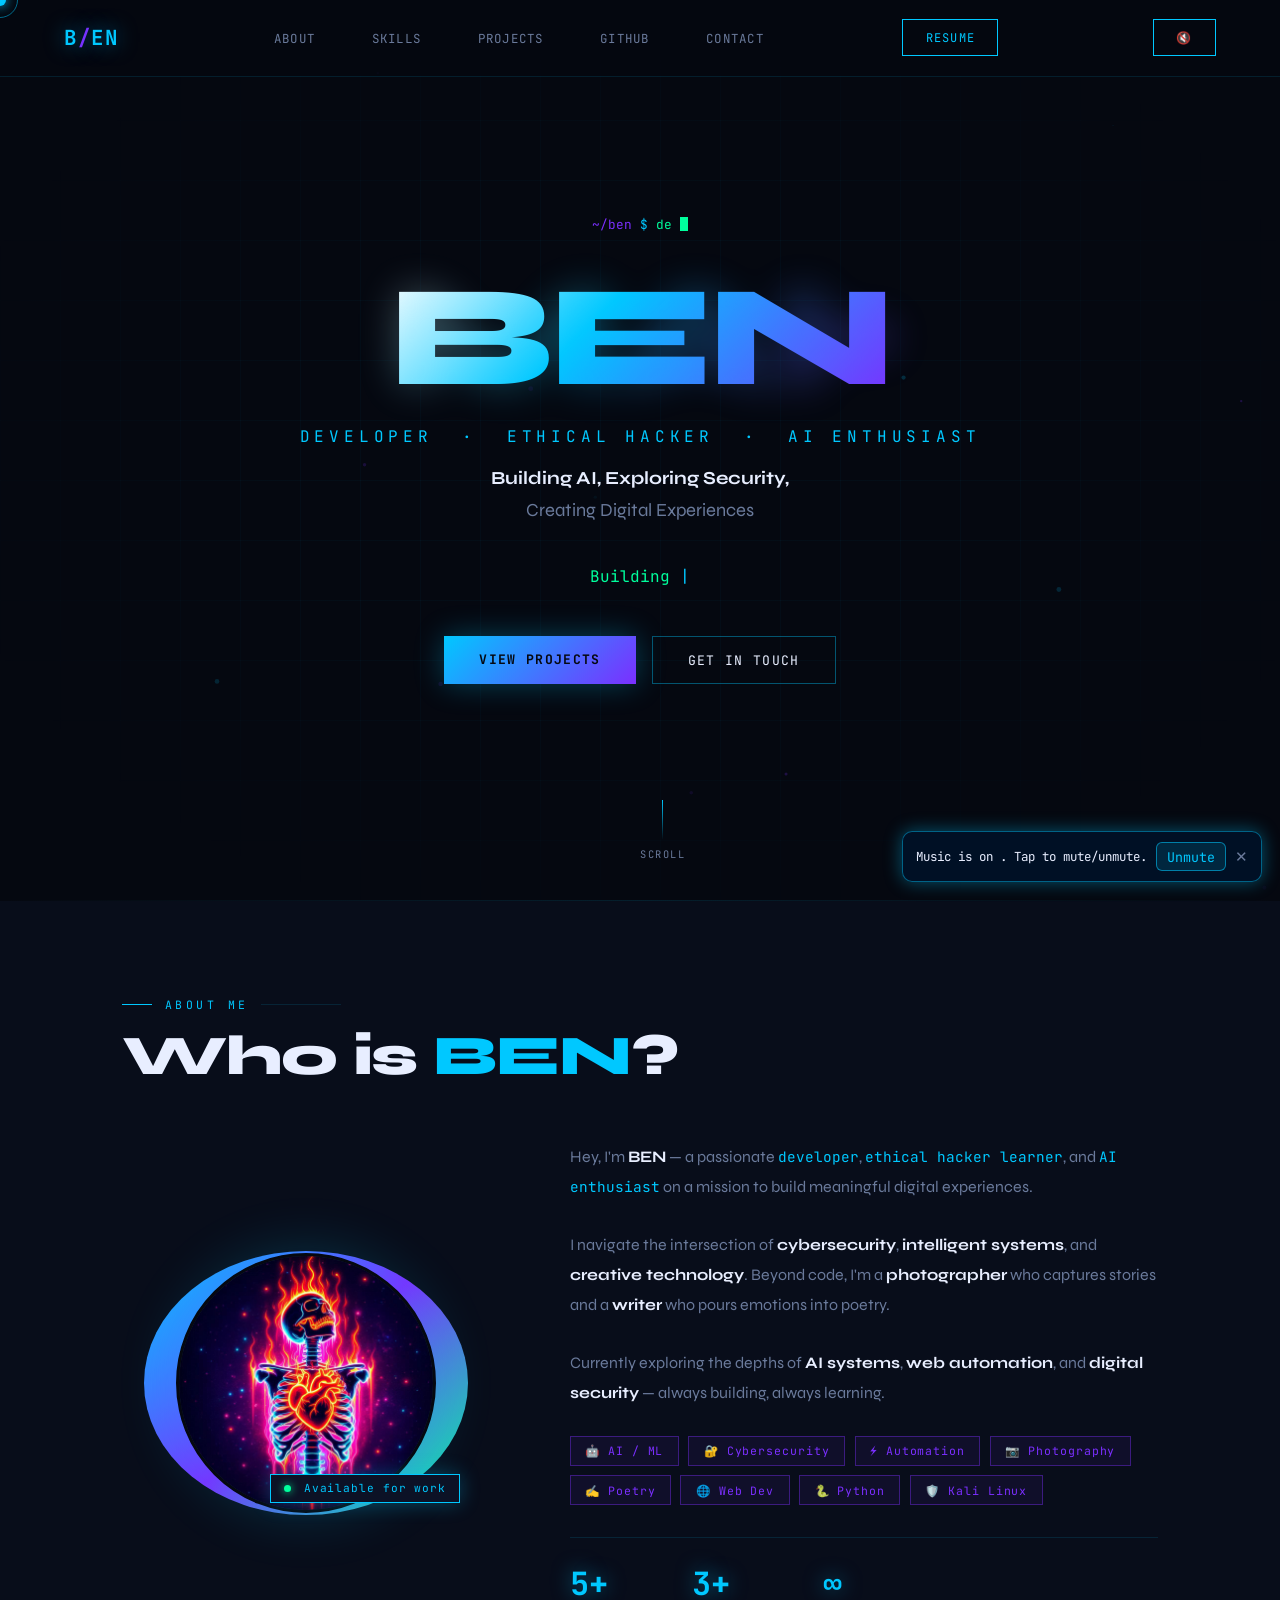
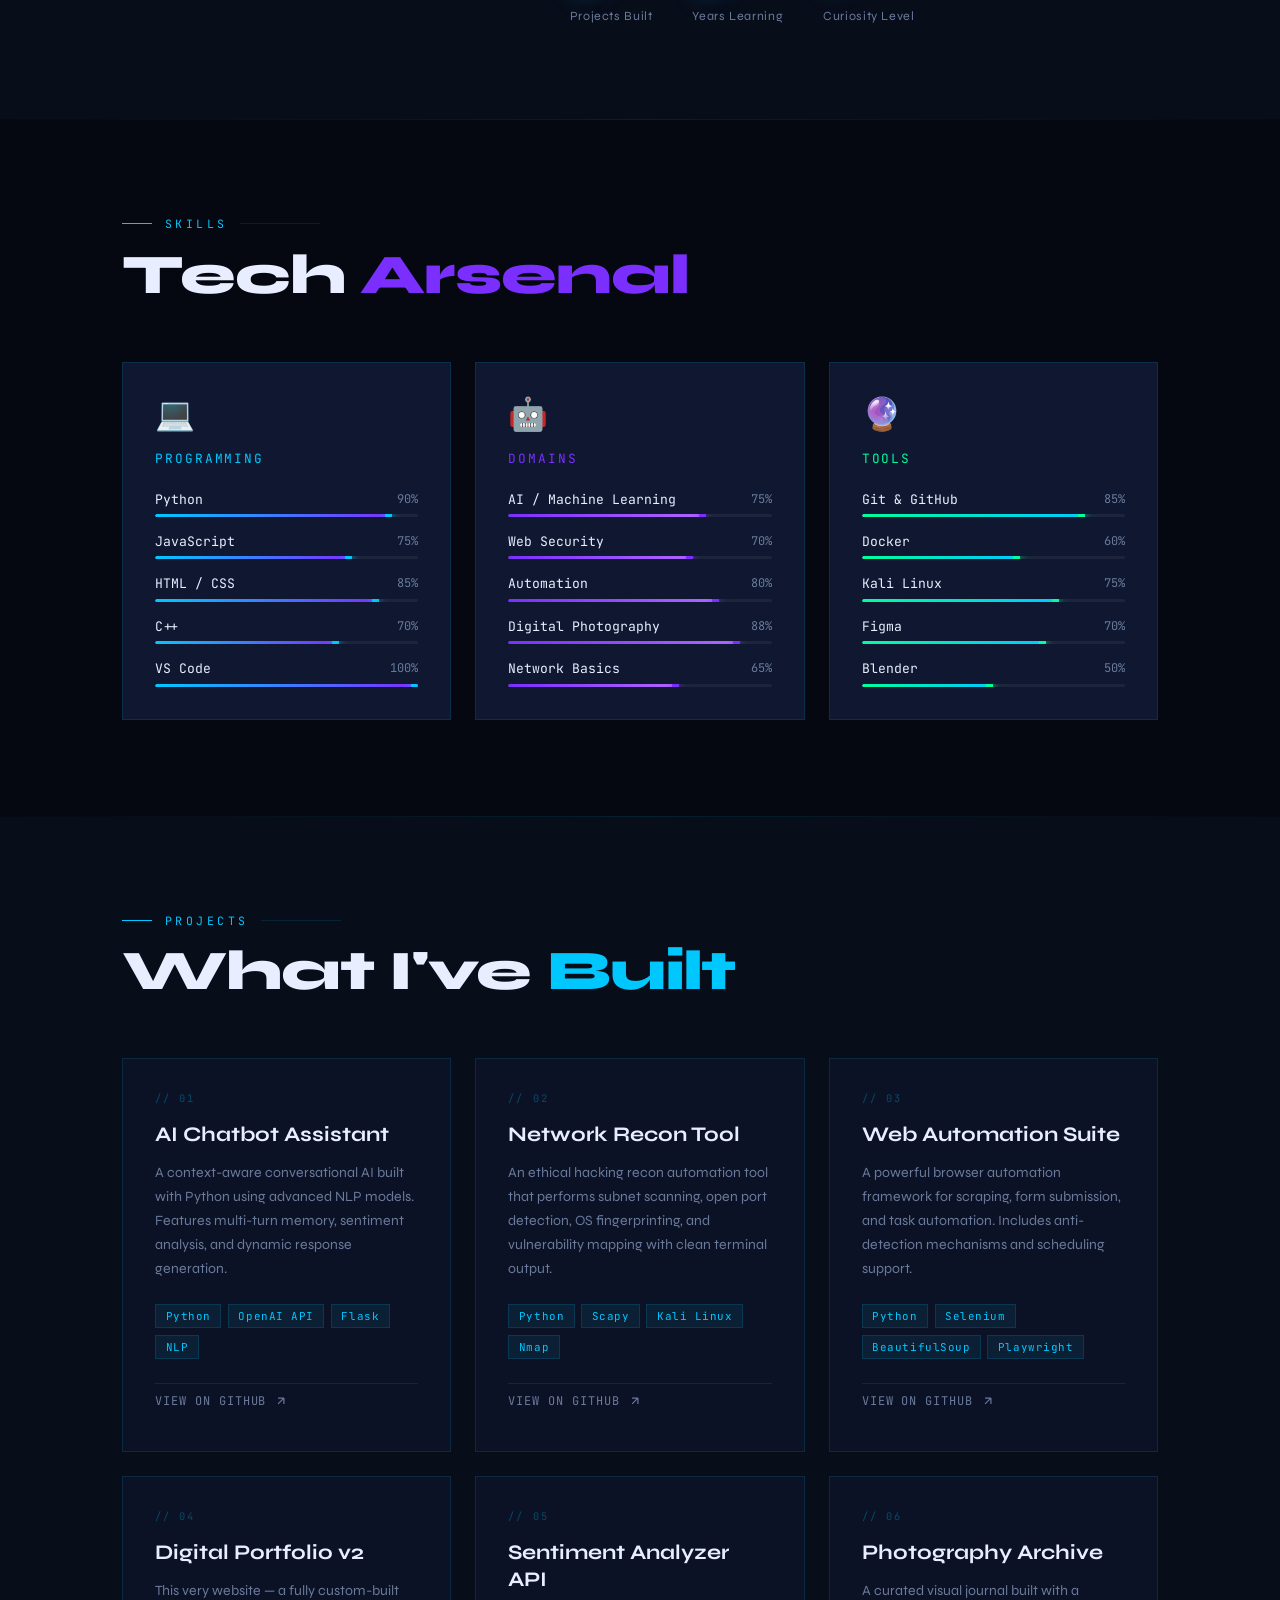
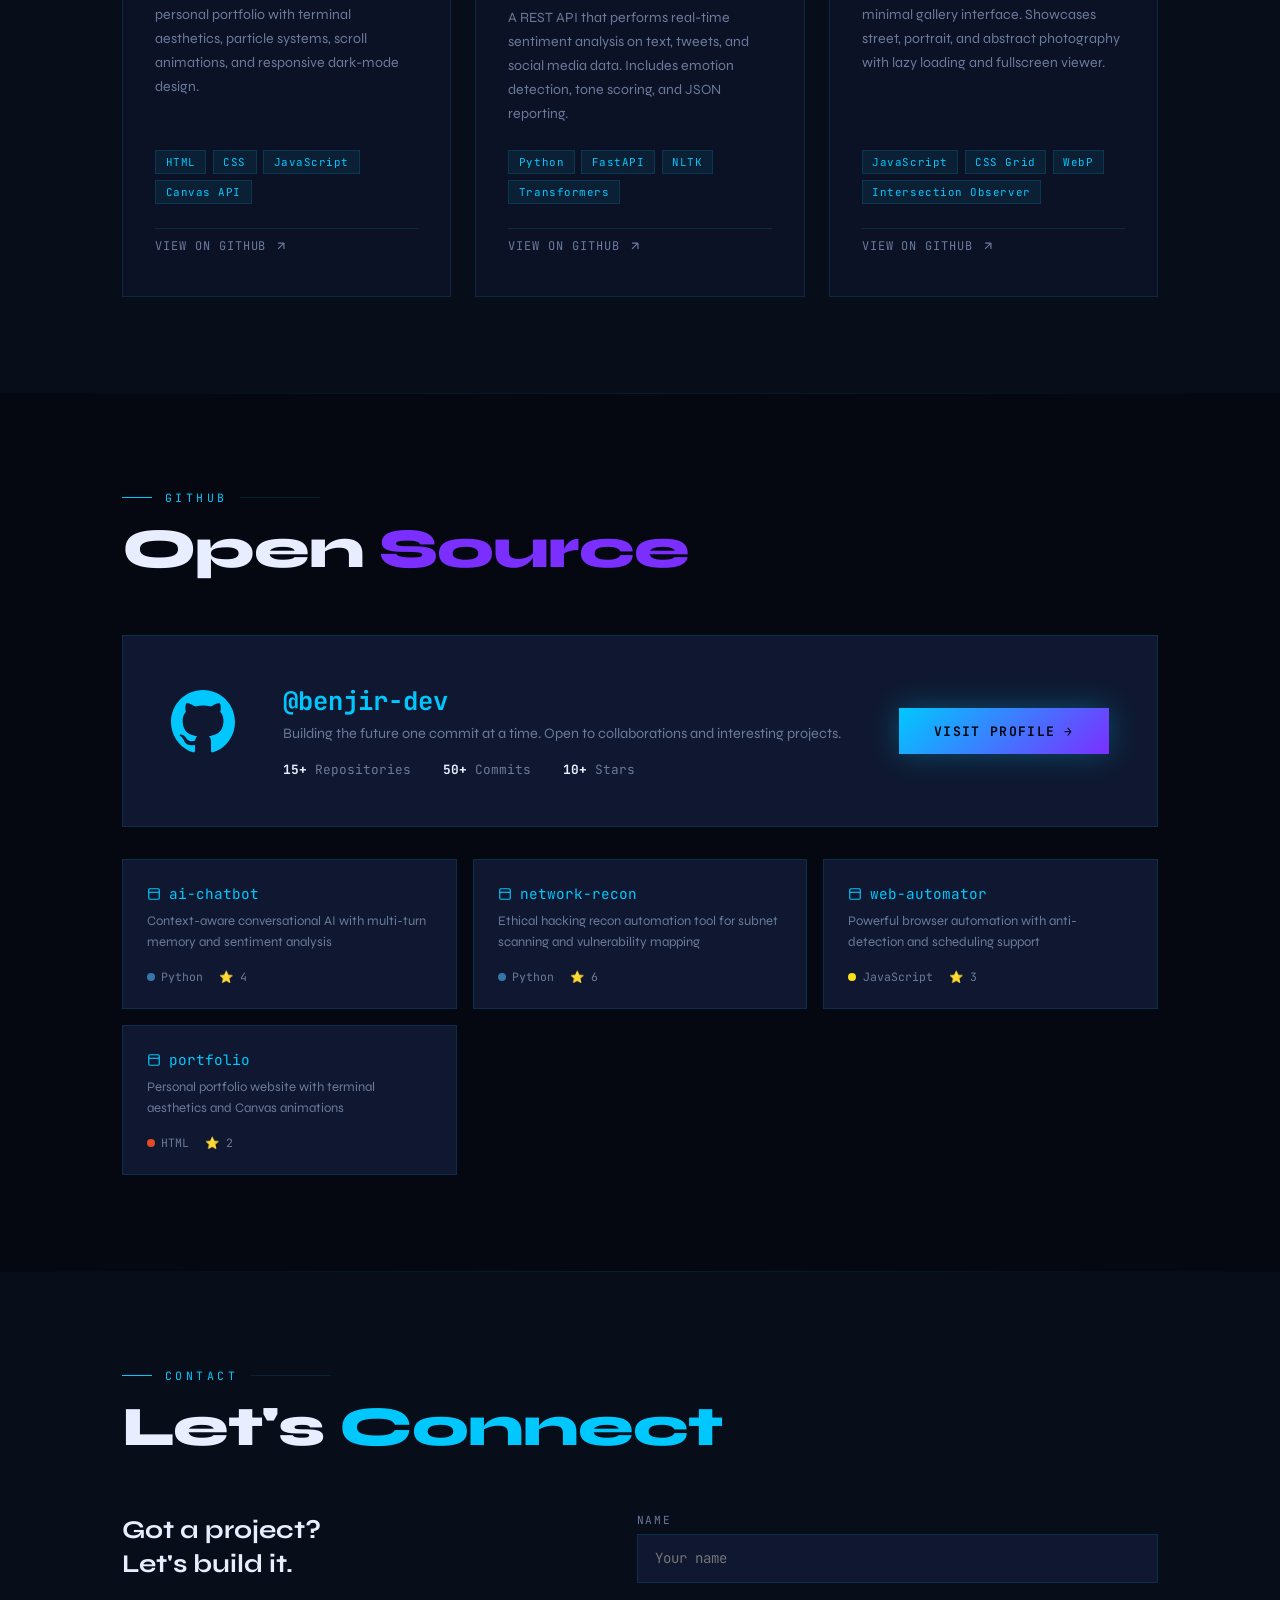
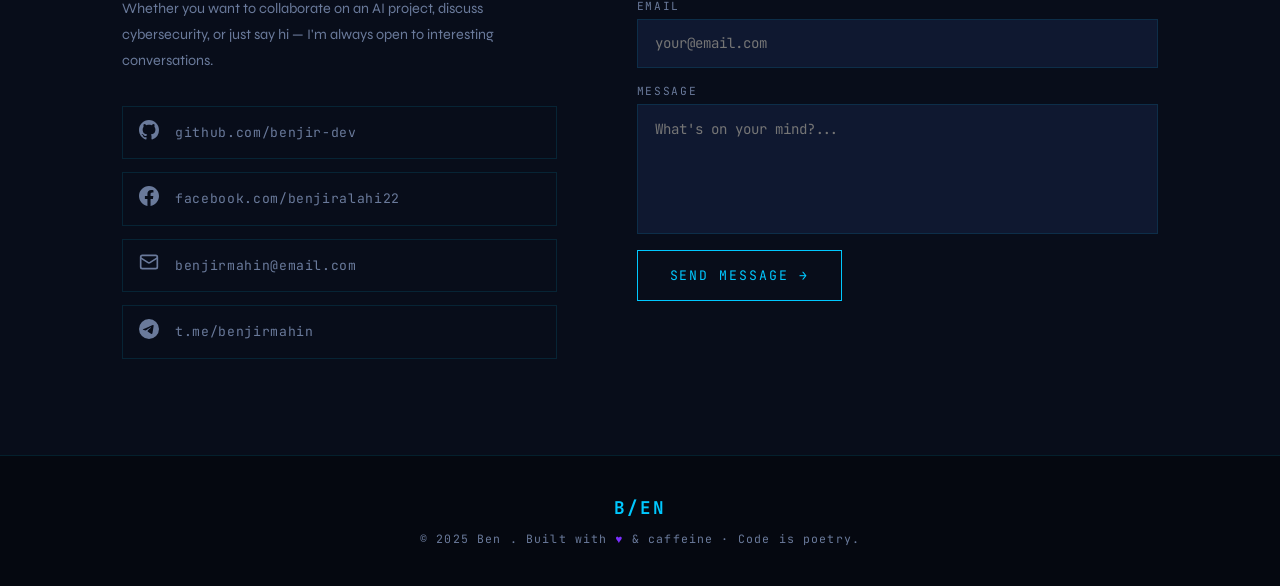
==== commit e16cff12: "changed the github links and titles" ====
--- a/index.html
+++ b/index.html
@@ -355,7 +355,7 @@
           <svg width="64" height="64" viewBox="0 0 24 24" fill="var(--neon)"><path d="M12 0C5.37 0 0 5.37 0 12c0 5.31 3.435 9.795 8.205 11.385.6.105.825-.255.825-.57 0-.285-.015-1.23-.015-2.235-3.015.555-3.795-.735-4.035-1.41-.135-.345-.72-1.41-1.23-1.695-.42-.225-1.02-.78-.015-.795.945-.015 1.62.87 1.845 1.23 1.08 1.815 2.805 1.305 3.495.99.105-.78.42-1.305.765-1.605-2.67-.3-5.46-1.335-5.46-5.925 0-1.305.465-2.385 1.23-3.225-.12-.3-.54-1.53.12-3.18 0 0 1.005-.315 3.3 1.23.96-.27 1.98-.405 3-.405s2.04.135 3 .405c2.295-1.56 3.3-1.23 3.3-1.23.66 1.65.24 2.88.12 3.18.765.84 1.23 1.905 1.23 3.225 0 4.605-2.805 5.625-5.475 5.925.435.375.81 1.095.81 2.22 0 1.605-.015 2.895-.015 3.3 0 .315.225.69.825.57A12.02 12.02 0 0024 12c0-6.63-5.37-12-12-12z"/></svg>
         </div>
         <div class="github-info">
-          <div class="github-username">@cybercat101</div>
+          <div class="github-username">@benjir-dev</div>
           <div class="github-desc">Building the future one commit at a time. Open to collaborations and interesting projects.</div>
           <div class="github-stats">
             <div class="gh-stat"><strong>15+</strong> Repositories</div>
@@ -428,11 +428,11 @@
           <p>Whether you want to collaborate on an AI project, discuss cybersecurity, or just say hi — I'm always open to interesting conversations.</p>
         </div>
         <div class="social-links">
-          <a href="https://github.com/cybercat101" target="_blank" class="social-link">
+          <a href="https://github.com/benjir-dev" target="_blank" class="social-link">
             <span class="social-icon">
               <svg width="20" height="20" viewBox="0 0 24 24" fill="currentColor"><path d="M12 0C5.37 0 0 5.37 0 12c0 5.31 3.435 9.795 8.205 11.385.6.105.825-.255.825-.57 0-.285-.015-1.23-.015-2.235-3.015.555-3.795-.735-4.035-1.41-.135-.345-.72-1.41-1.23-1.695-.42-.225-1.02-.78-.015-.795.945-.015 1.62.87 1.845 1.23 1.08 1.815 2.805 1.305 3.495.99.105-.78.42-1.305.765-1.605-2.67-.3-5.46-1.335-5.46-5.925 0-1.305.465-2.385 1.23-3.225-.12-.3-.54-1.53.12-3.18 0 0 1.005-.315 3.3 1.23.96-.27 1.98-.405 3-.405s2.04.135 3 .405c2.295-1.56 3.3-1.23 3.3-1.23.66 1.65.24 2.88.12 3.18.765.84 1.23 1.905 1.23 3.225 0 4.605-2.805 5.625-5.475 5.925.435.375.81 1.095.81 2.22 0 1.605-.015 2.895-.015 3.3 0 .315.225.69.825.57A12.02 12.02 0 0024 12c0-6.63-5.37-12-12-12z"/></svg>
             </span>
-            github.com/cybercat101
+            github.com/benjir-dev
           </a>
           <a href="https://facebook.com/benjiralahi22" target="_blank" class="social-link">
             <span class="social-icon">
@@ -490,4 +490,4 @@
 
 <script src="main.js"></script>
 </body>
-</html>+</html>
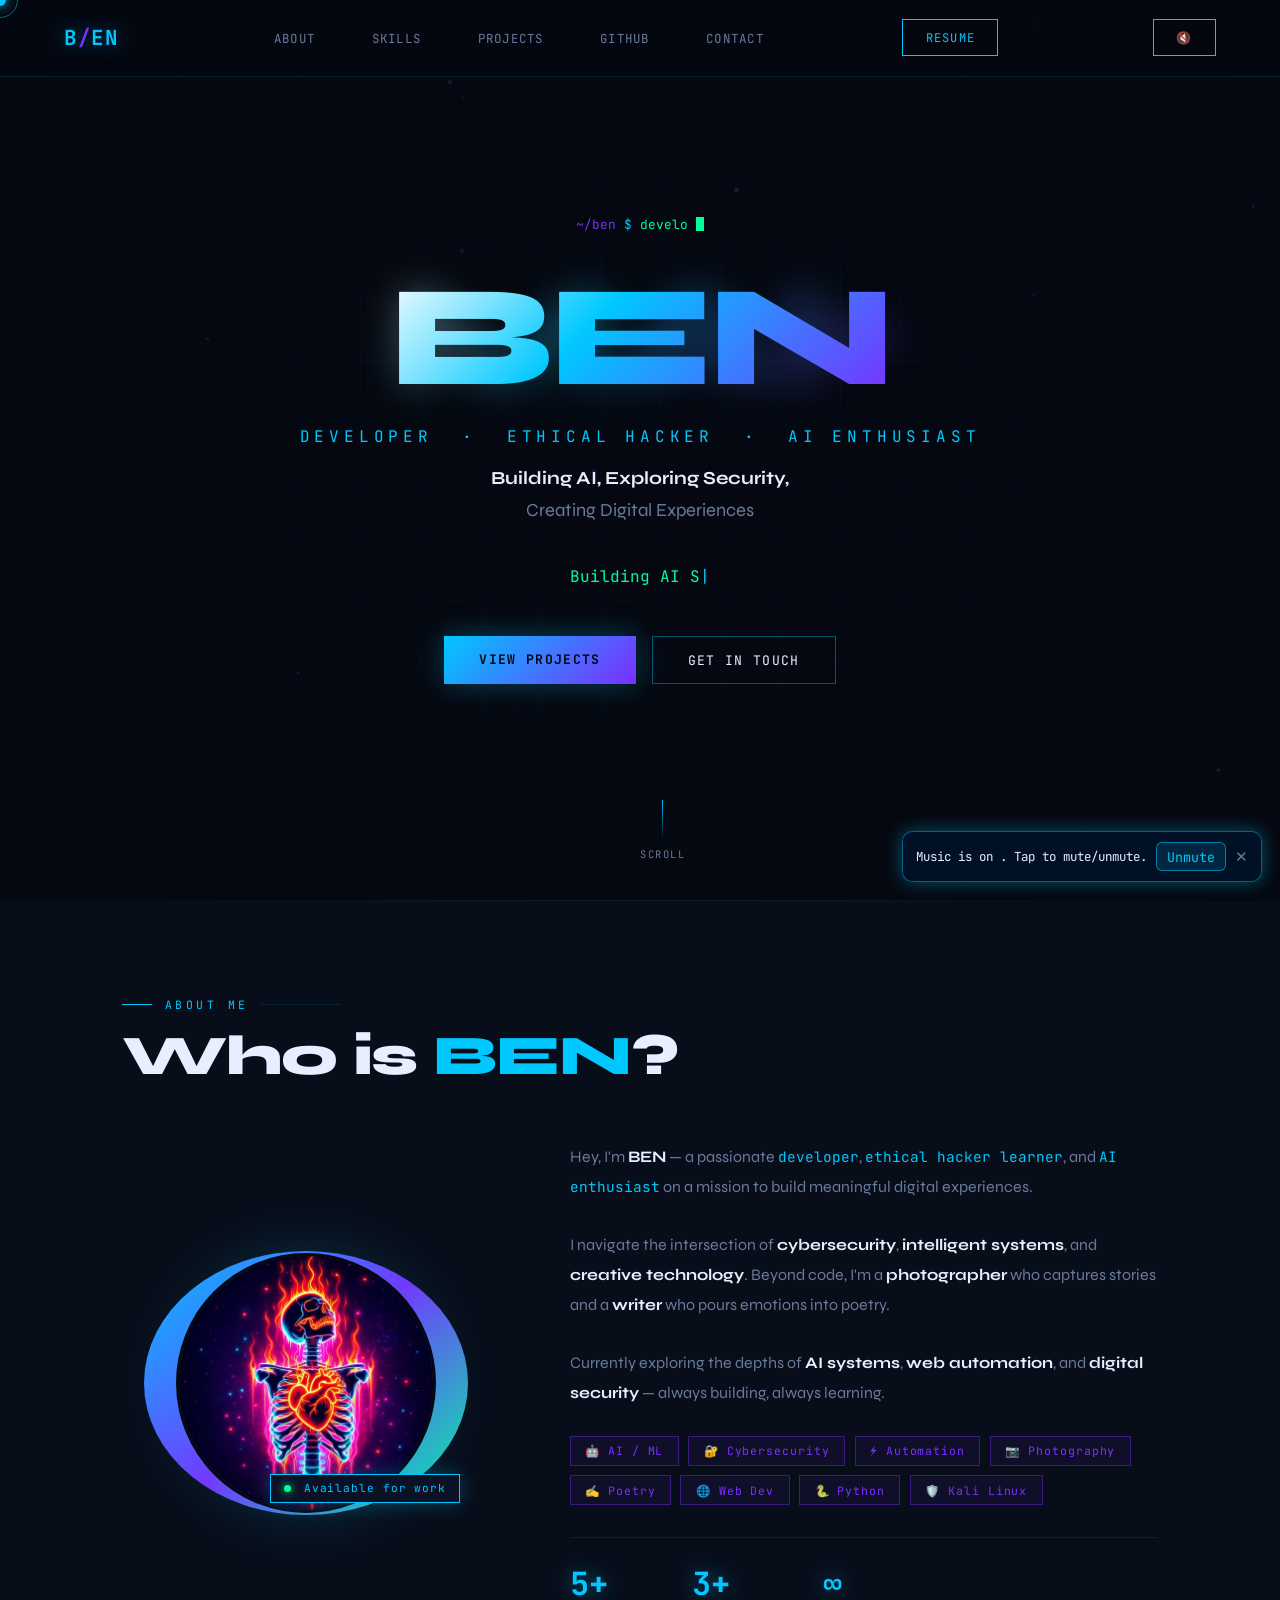
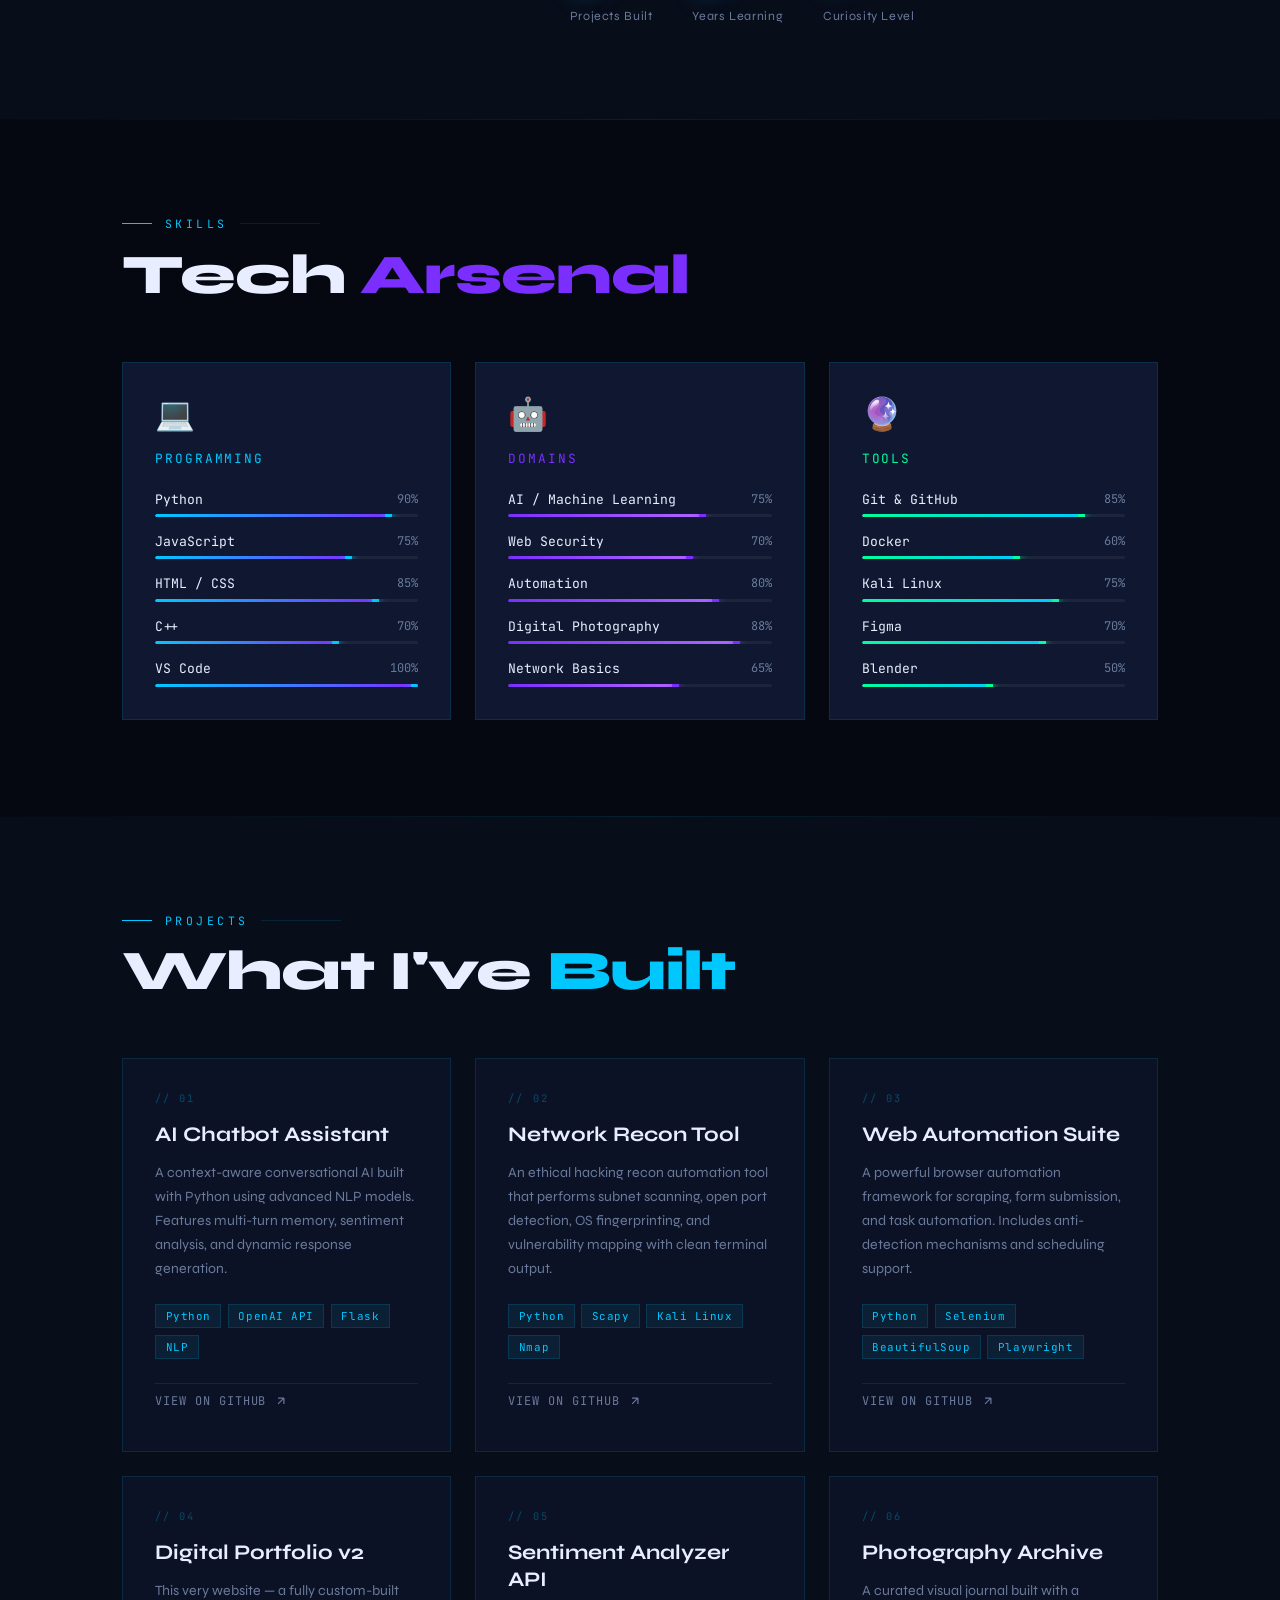
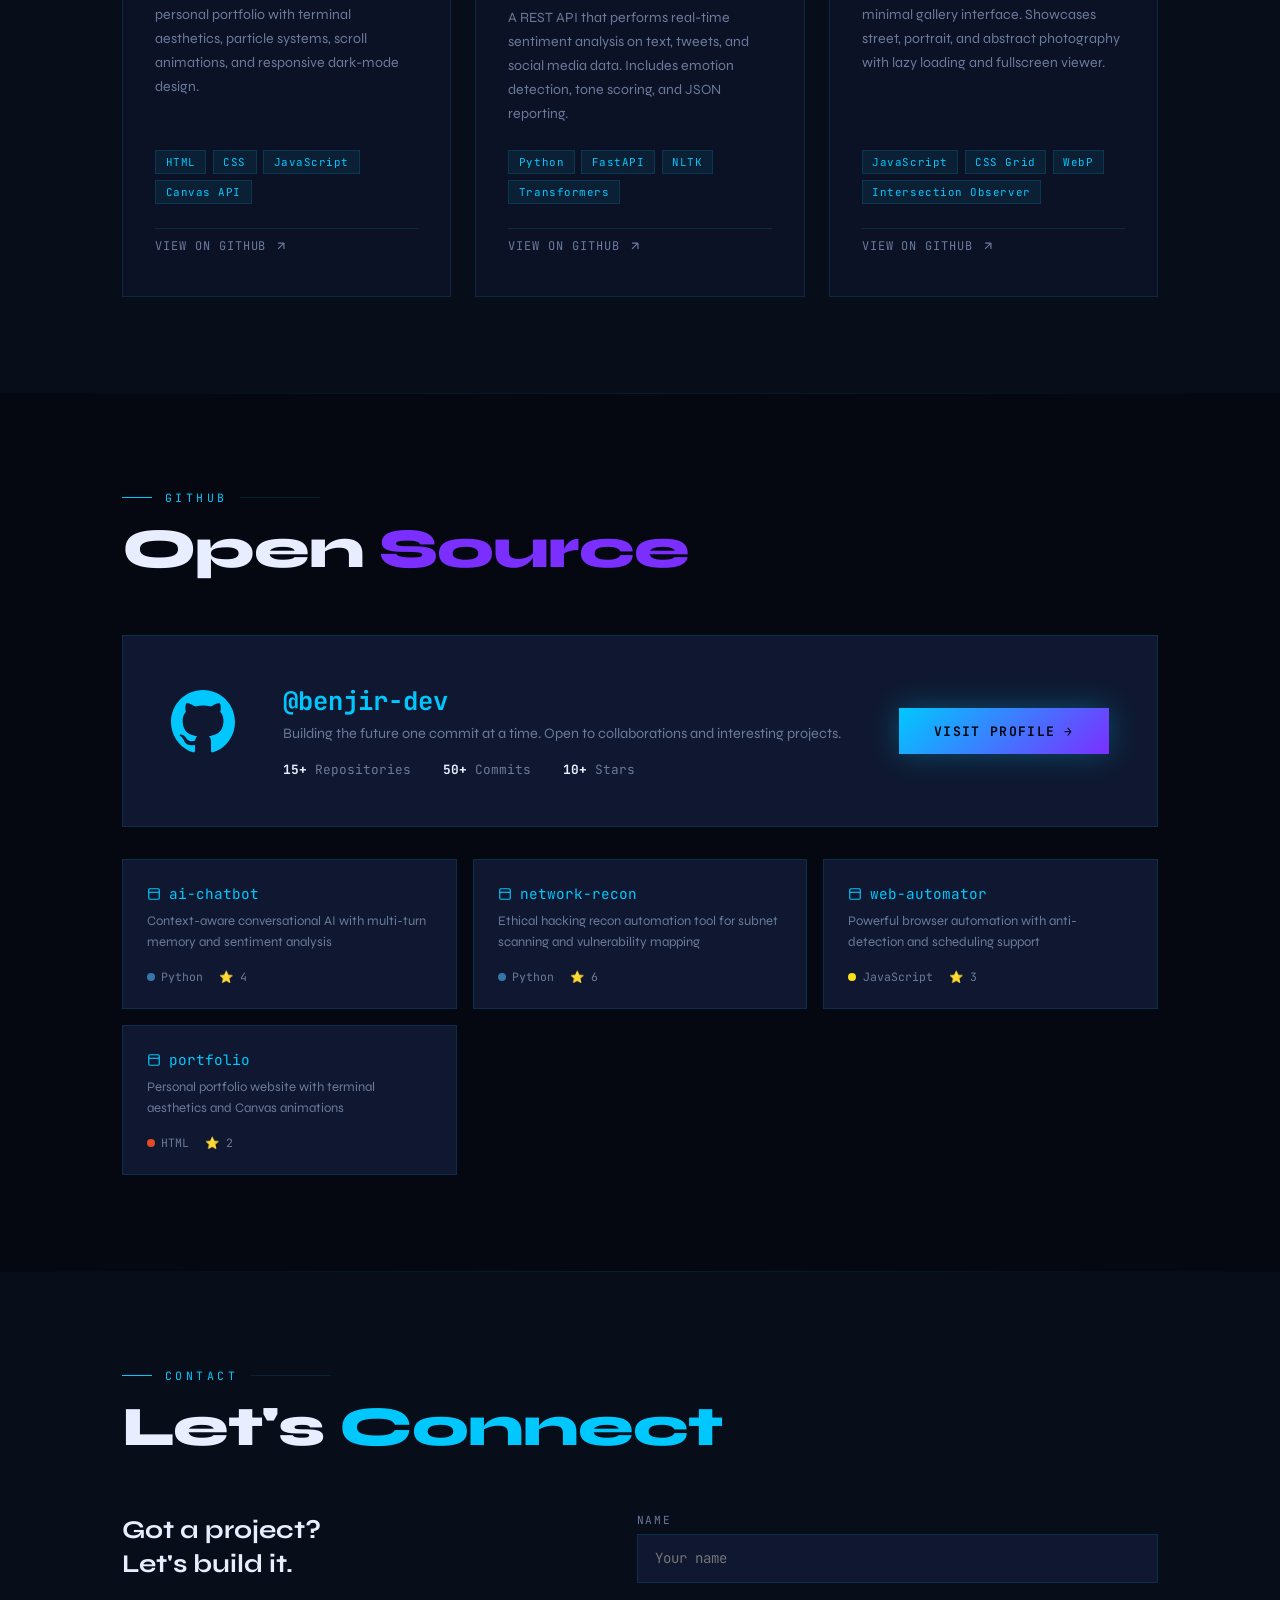
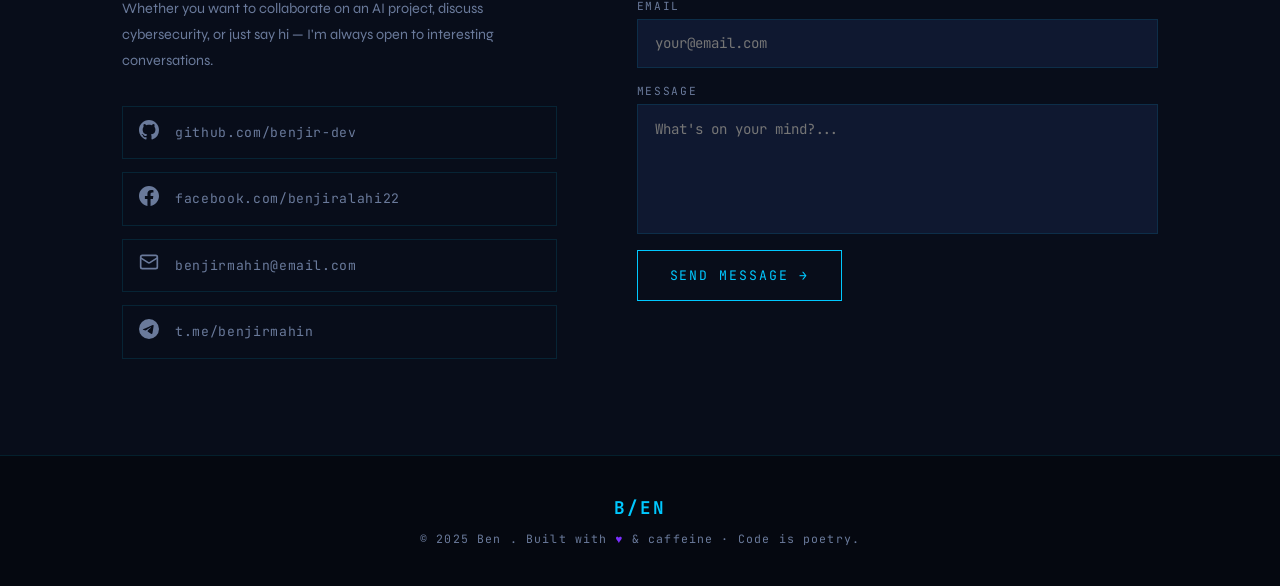
==== commit fbab0ec5: "re edited the github link" ====
--- a/index.html
+++ b/index.html
@@ -363,7 +363,7 @@
             <div class="gh-stat"><strong>10+</strong> Stars</div>
           </div>
         </div>
-        <a href="https://github.com/cybercat101" target="_blank" class="btn-primary" style="align-self:center;white-space:nowrap">Visit Profile →</a>
+        <a href="https://github.com/benjir-dev" target="_blank" class="btn-primary" style="align-self:center;white-space:nowrap">Visit Profile →</a>
       </div>
       <div class="repo-grid">
         <div class="repo-card">
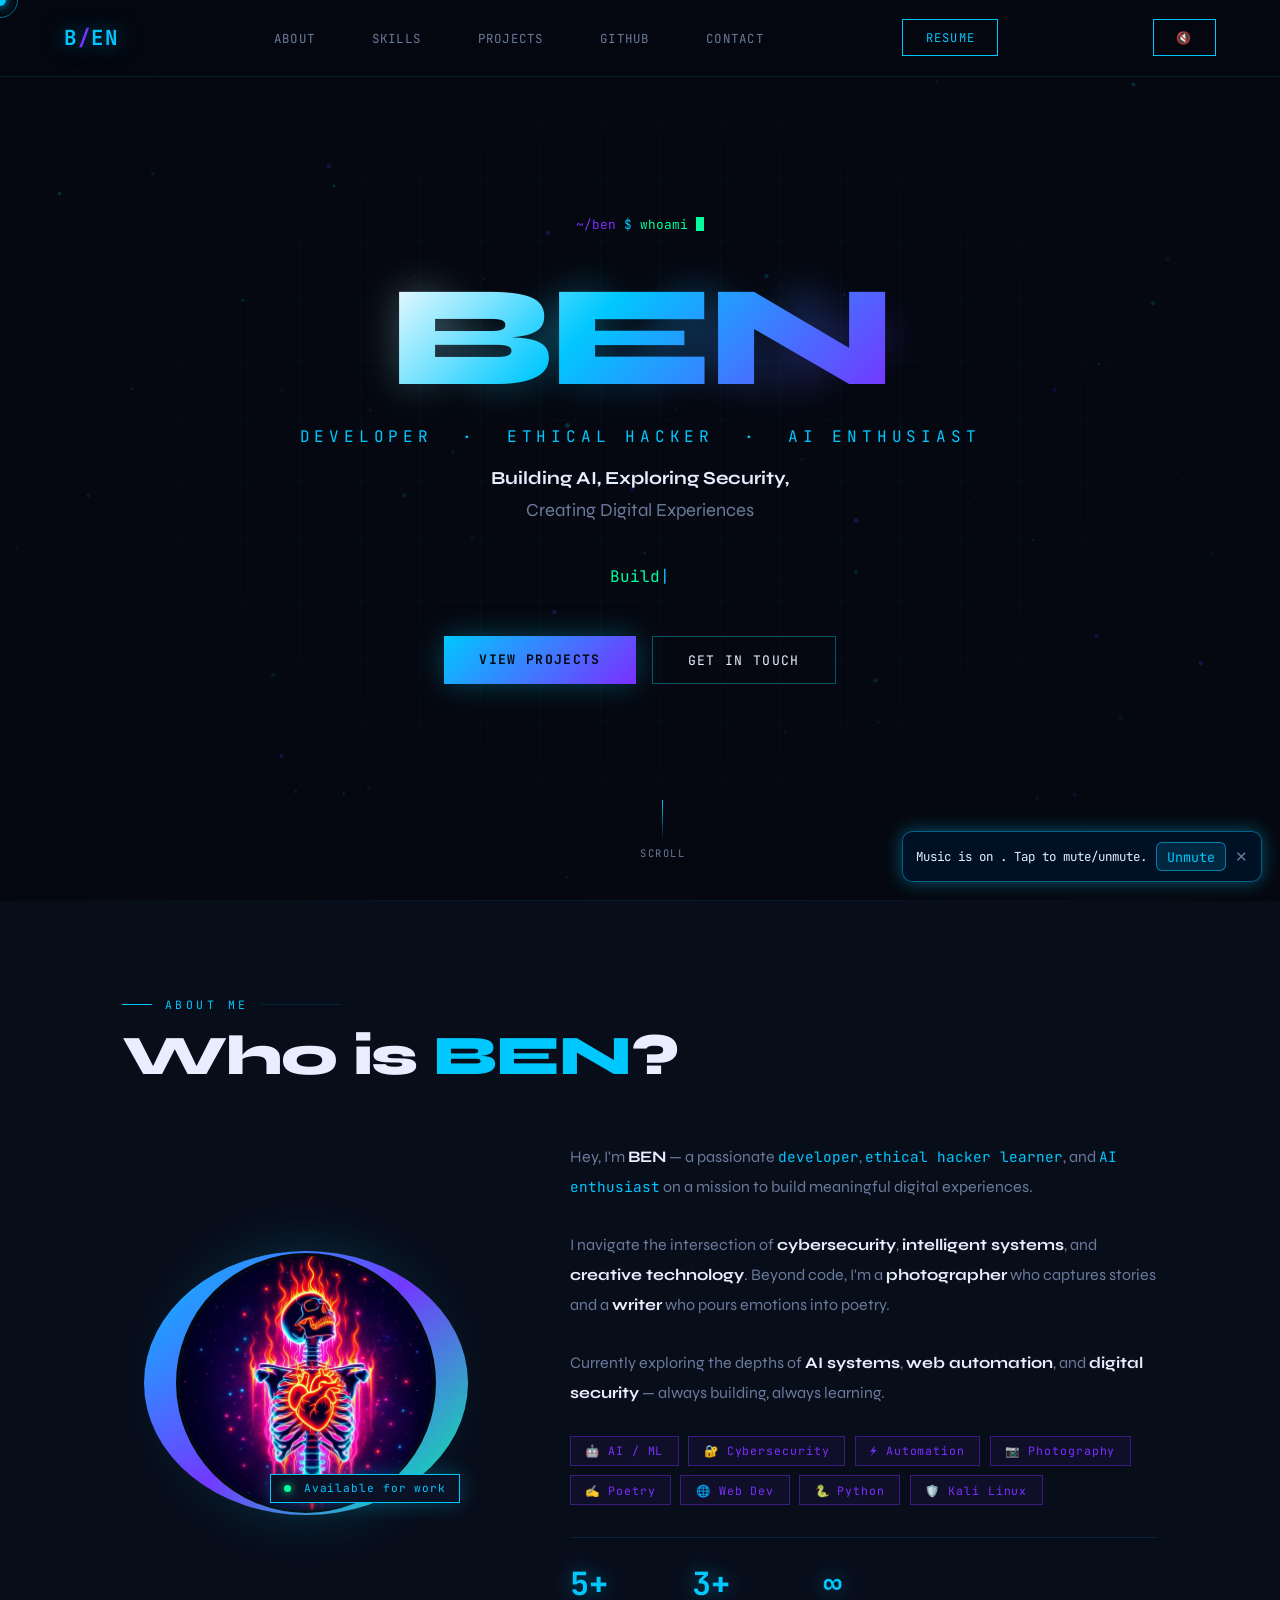
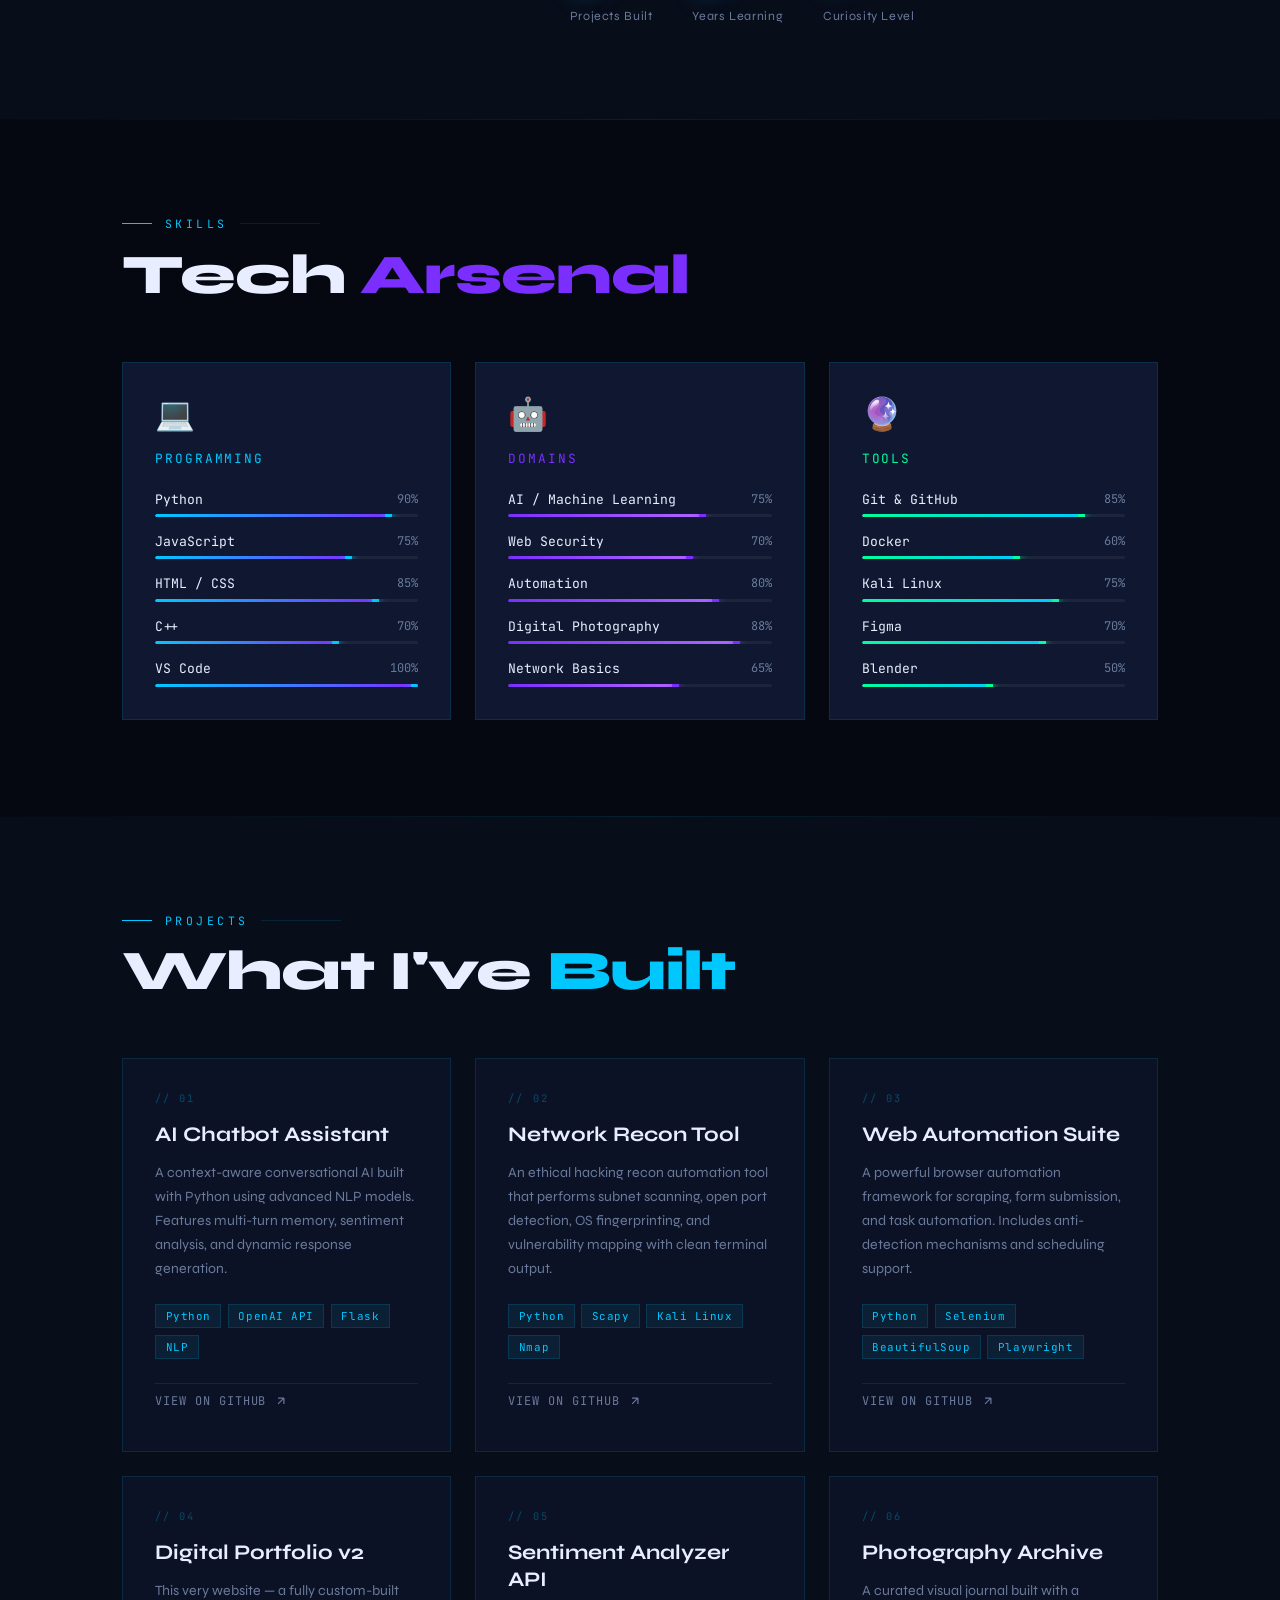
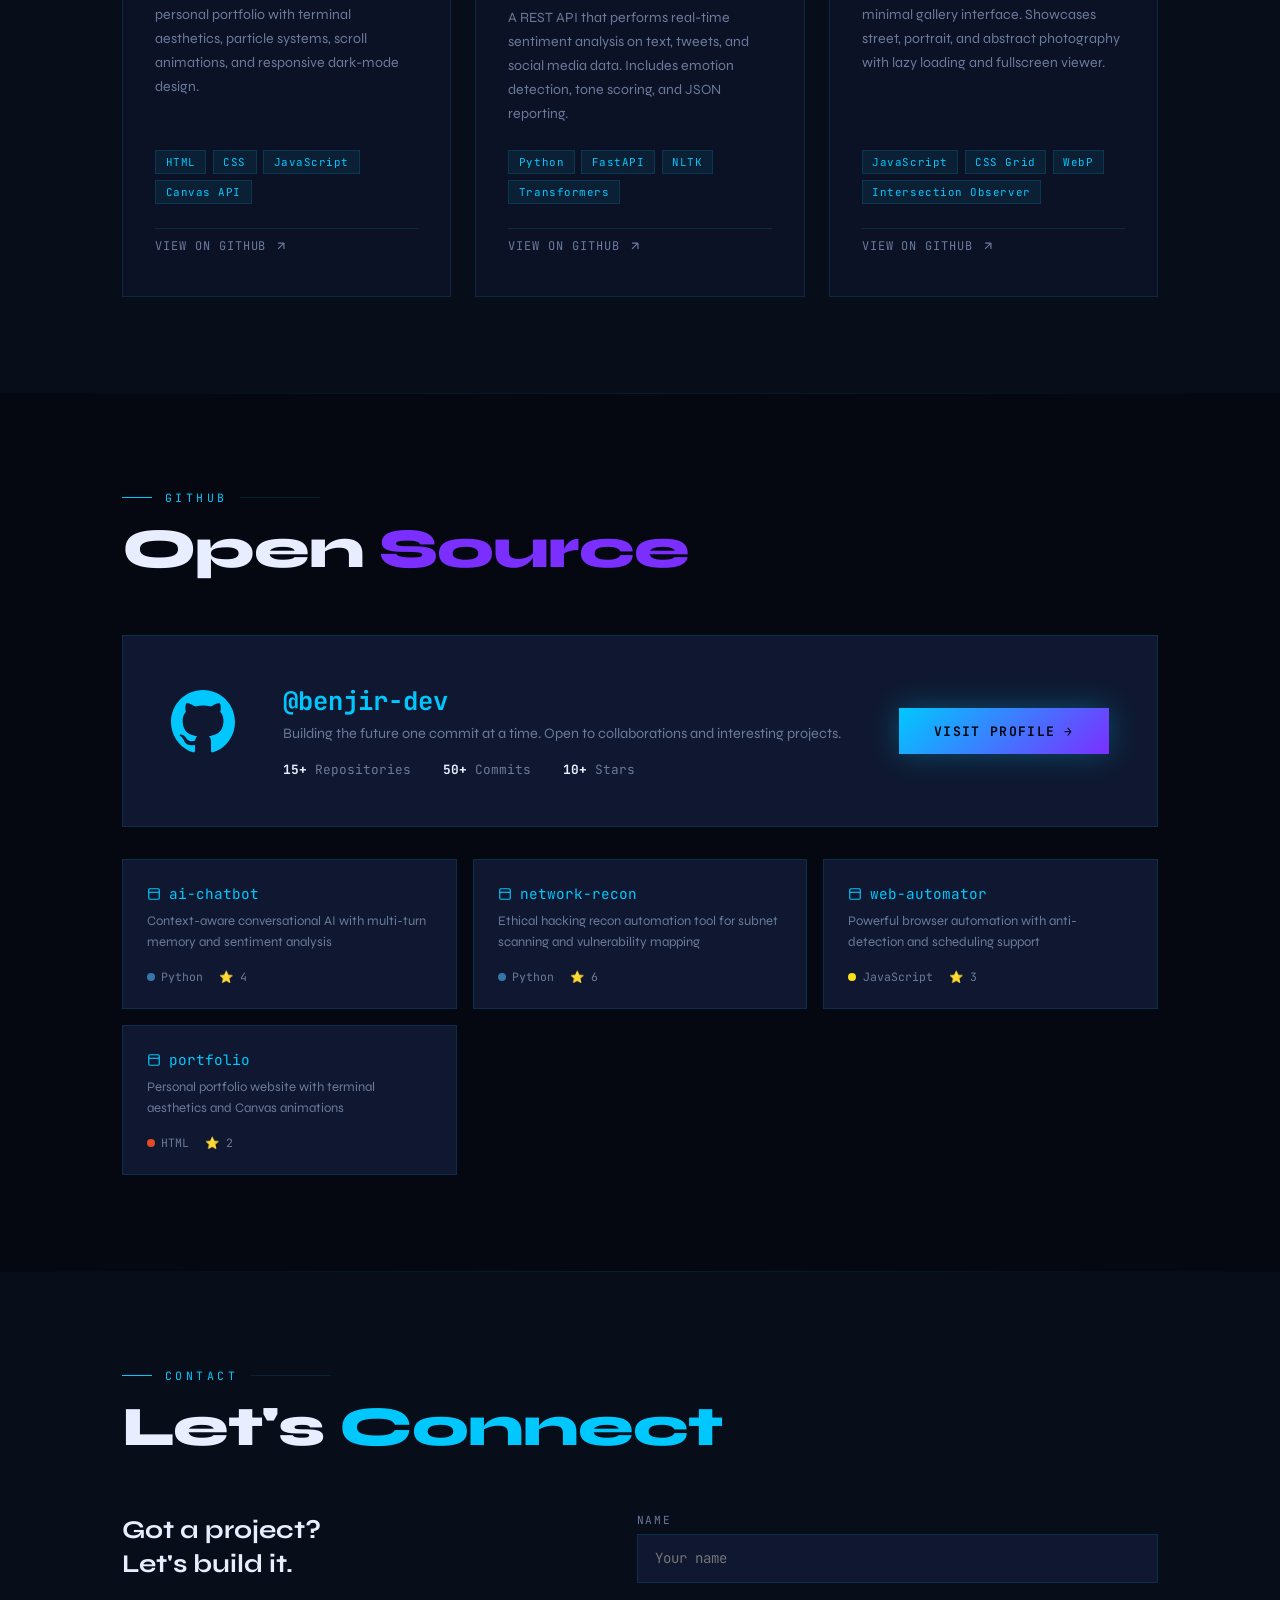
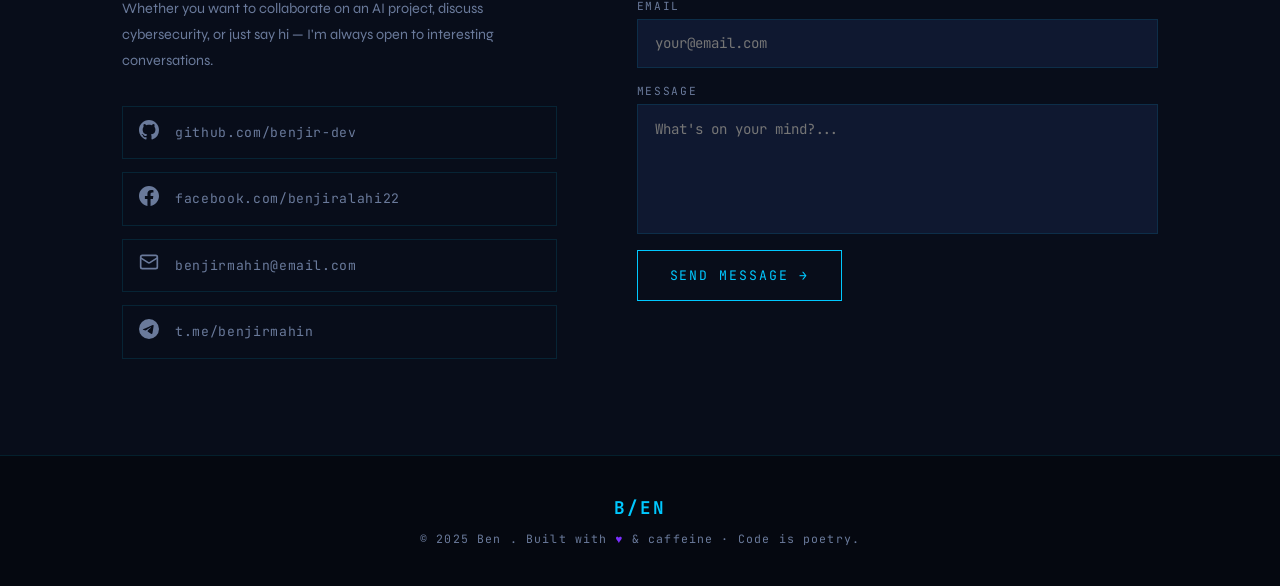
==== commit 05547f64: "Update index.html" ====
--- a/index.html
+++ b/index.html
@@ -319,7 +319,7 @@
           <span class="tech-badge">NLTK</span>
           <span class="tech-badge">Transformers</span>
         </div>
-        <a href="https://github.com/mahin" target="_blank" class="project-link">
+        <a href="https://github.com/benjir-dev" target="_blank" class="project-link">
           View on GitHub
           <svg width="14" height="14" viewBox="0 0 24 24" fill="none" stroke="currentColor" stroke-width="2"><path d="M7 17L17 7M17 7H7M17 7v10"/></svg>
         </a>
@@ -334,7 +334,7 @@
           <span class="tech-badge">WebP</span>
           <span class="tech-badge">Intersection Observer</span>
         </div>
-        <a href="https://github.com/mahin" target="_blank" class="project-link">
+        <a href="https://github.com/benjir-dev" target="_blank" class="project-link">
           View on GitHub
           <svg width="14" height="14" viewBox="0 0 24 24" fill="none" stroke="currentColor" stroke-width="2"><path d="M7 17L17 7M17 7H7M17 7v10"/></svg>
         </a>
